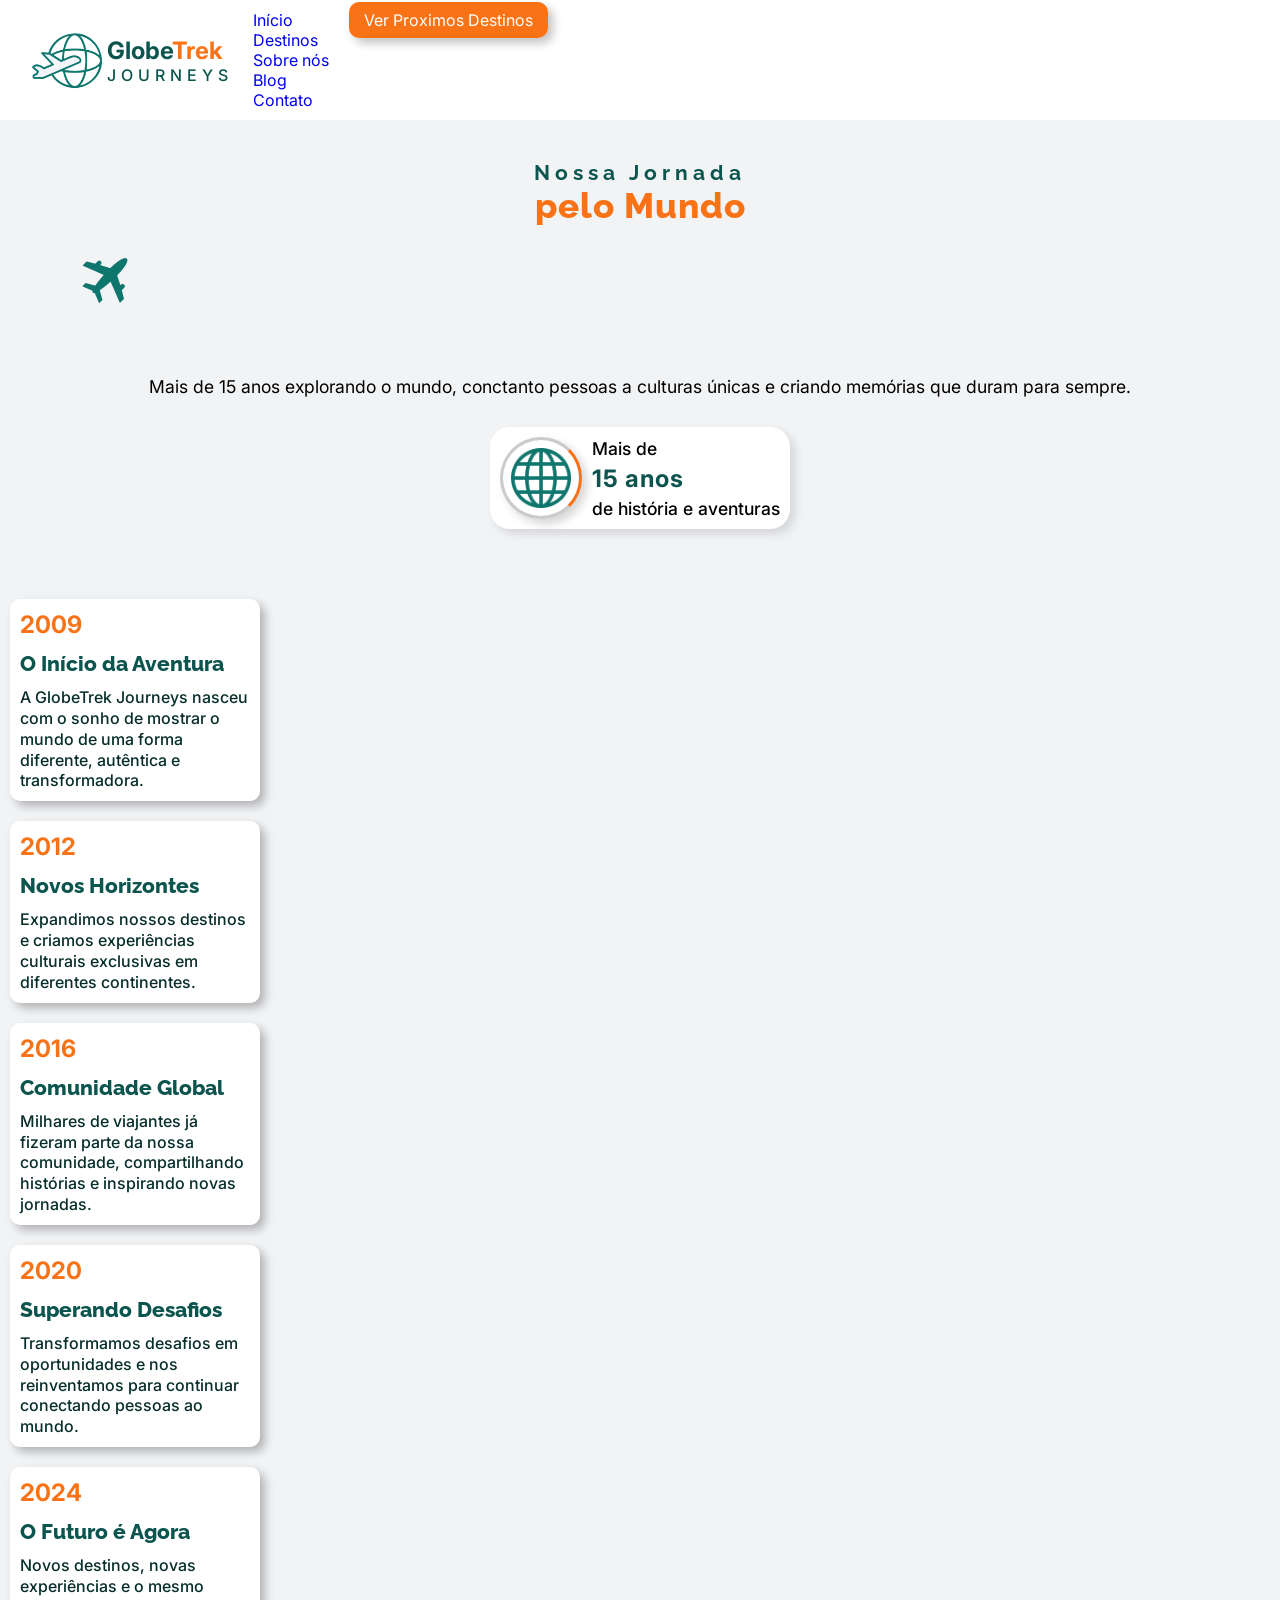
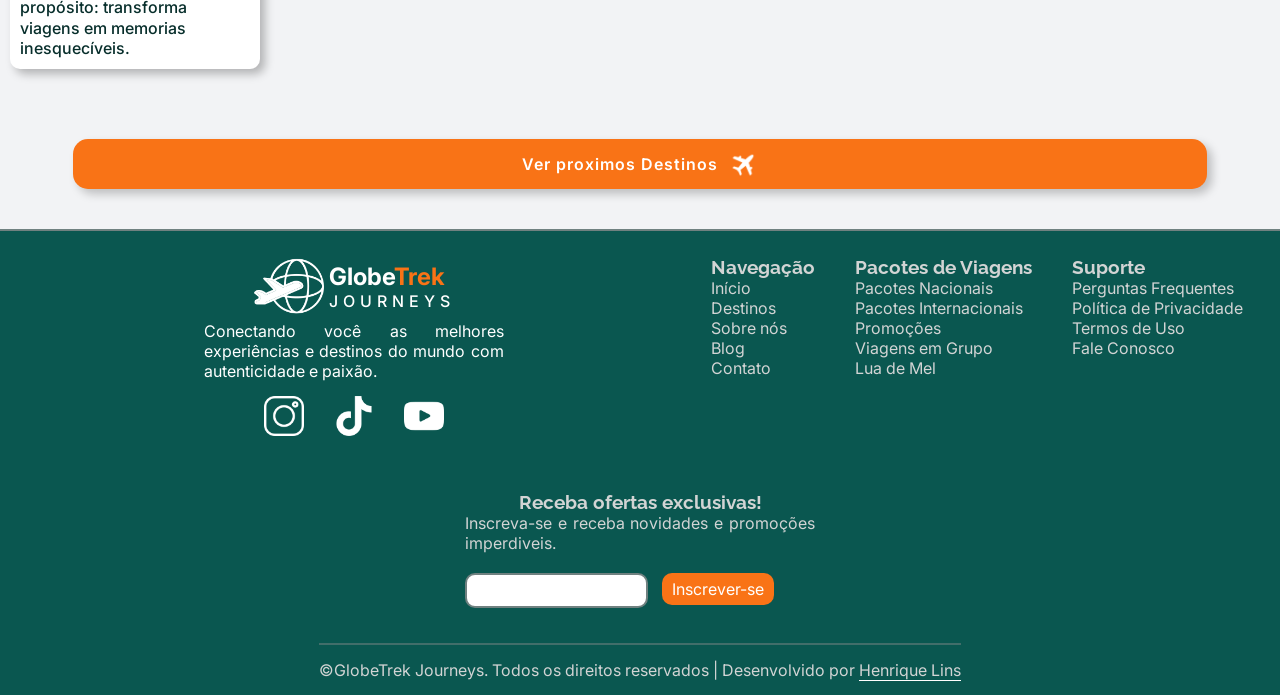
==== index.html @ 7deab20b "feat: add main structure and content" ====
<!DOCTYPE html>
<html lang="pt-br">
<head>
    <meta charset="UTF-8">
    <meta name="viewport" content="width=device-width, initial-scale=1.0">
    <link rel="shortcut icon" href="assets/icons/logo-favicon.png" type="image/x-icon">
    <link rel="stylesheet" href="assets/css/style.css">
    <title>GlobeTrek Journeys</title>
</head>
<body>
    <header>
        <div class="menu-principal">
            <div class="logo">
                <div class="logo-img">
                    <img src="assets/icons/logo.png" alt="">
                </div>
                <div class="logo-txt">
                    <p>Globe<span class="txt-lar">Trek</span></p>
                    <p class="espaco">JOURNEYS</p>
                </div>
            </div>

            <nav aria-label="Menu principal" class="menu">
                <ul>
                    <li><a href="#">Início</a></li>
                    <li><a href="pages/destino.html">Destinos</a></li>
                    <li><a href="#">Sobre nós</a></li>
                    <li><a href="#">Blog</a></li>
                    <li><a href="#">Contato</a></li>
                </ul>
            </nav>

            <div class="botao-destino">
                <a href="#">Ver Proximos Destinos</a>
            </div>
        </div>
    </header>

    <main id="container">
        <section class="apresentacao">
            <h1>Nossa Jornada <br><span class="mundo">pelo Mundo</span></h1>

            <div class="trajeto">
                <div class="rastro"></div>
                <img src="assets/icons/decolar.png" alt="" class="aviao">
            </div>
            
            <p class="parag">Mais de 15 anos explorando o mundo, conctanto pessoas a culturas únicas e criando memórias que duram para sempre.</p>

            <div class="anos">
                <div class="anos-img">
                    <img src="assets/icons/globo-terrestre.png" alt="">
                </div>

                <div class="anos-txt">
                    <p>Mais de <span class="idade">15 anos</span> de história e aventuras</p>
                </div>
            </div>
        </section>

        <div class="timeline">
            <article class="evento">
                <div></div>
                <div class="evento-conteudo">
                    <span>2009</span>
                    <h2>O Início da Aventura</h2>
                    <p>A GlobeTrek Journeys nasceu com o sonho de mostrar o mundo de uma forma diferente, autêntica e transformadora.</p>
                </div>
            </article>

            <article class="evento">
                <div></div>
                <div class="evento-conteudo">
                    <span>2012</span>
                    <h2>Novos Horizontes</h2>
                    <p>Expandimos nossos destinos e criamos experiências culturais exclusivas em diferentes continentes.</p>
                </div>
            </article>

            <article class="evento">
                <div></div>
                <div class="evento-conteudo">
                    <span>2016</span>
                    <h2>Comunidade Global</h2>
                    <p>Milhares de viajantes já fizeram parte da nossa comunidade, compartilhando histórias e inspirando novas jornadas.</p>
                </div>
            </article>

            <article class="evento">
                <div></div>
                <div class="evento-conteudo">
                    <span>2020</span>
                    <h2>Superando Desafios</h2>
                    <p>Transformamos desafios em oportunidades e nos reinventamos para continuar conectando pessoas ao mundo.</p>
                </div>
            </article>

            <article class="evento">
                <div></div>
                <div class="evento-conteudo">
                    <span>2024</span>
                    <h2>O Futuro é Agora</h2>
                    <p>Novos destinos, novas experiências e o mesmo propósito: transforma viagens em memorias inesquecíveis.</p>
                </div>
            </article>
        </div>

        <div class="botao-des"><a href="#!">Ver proximos Destinos <img src="assets/icons/decolar-branco.png" alt=""></a></div>
    </main>

    <footer>
        <section class="rodape">
            <div class="logo-rodape">
                <div class="logo-rod">
                    <div class="logo-img">
                        <img src="assets/icons/logo-rodape.png" alt="">
                    </div>

                    <div class="logo-txt">
                        <p>Globe<span class="txt-lar">Trek</span></p>
                        <p class="espaco">JOURNEYS</p>
                    </div>
                </div>
                <p>Conectando você as melhores experiências e destinos do mundo com autenticidade e paixão.</p>

                <nav aria-label="Redes Sociais" class="rede">
                    <ul>
                        <li><a href="#"><img src="assets/icons/instagram.png" alt=""></a></li>
                        <li><a href="#"><img src="assets/icons/tik-tok.png" alt=""></a></li>
                        <li><a href="#"><img src="assets/icons/youtube.png" alt=""></a></li>
                    </ul>
                </nav>
            </div>

            <nav aria-label="Navegação" class="naveg">
                <h3>Navegação</h3>
                <ul>
                    <li><a href="#">Início</a></li>
                    <li><a href="#">Destinos</a></li>
                    <li><a href="#">Sobre nós</a></li>
                    <li><a href="#">Blog</a></li>
                    <li><a href="#">Contato</a></li>
                </ul>
            </nav>

            <nav aria-label="Pacotes de Viagens" class="naveg"> 
                <h3>Pacotes de Viagens</h3>
                <ul>
                    <li><a href="#">Pacotes Nacionais</a></li>
                    <li><a href="#">Pacotes Internacionais</a></li>
                    <li><a href="#">Promoções</a></li>
                    <li><a href="#">Viagens em Grupo</a></li>
                    <li><a href="#">Lua de Mel</a></li>
                </ul>
            </nav>

            <nav aria-label="Suporte" class="naveg">
                <h3>Suporte</h3>
                <ul>
                    <li><a href="#">Perguntas Frequentes</a></li>
                    <li><a href="#">Política de Privacidade</a></li>
                    <li><a href="#">Termos de Uso</a></li>
                    <li><a href="#">Fale Conosco</a></li>
                </ul>
            </nav>

            <div class="ofertas">
                <h3>Receba ofertas exclusivas!</h3>
                <p>Inscreva-se e receba novidades e promoções imperdiveis.</p>
                <div class="caixa">
                    <input type="email" name="iemail" id="imail">
                    <a href="" class="botao-inscrever">Inscrever-se</a>
                </div>
            </div>

        </section>

        <section class="rodape-copy">
            <p>&copy;GlobeTrek Journeys. Todos os direitos reservados | Desenvolvido por <a href="https://www.linkedin.com/in/henrique-lins-aragao" target="_blank" rel="noopener noreferrer">Henrique Lins</a></p>
        </section>
    </footer>
</body>
</html>
---- assets/css/style.css ----
@charset "UTF-8";
@import url('variables.css');

/* ========== Inicio das Conficurações Globais ==========*/
*{
    margin: 0;
    padding: 0;
    box-sizing: border-box;
    outline: 1px solid re;
}

img{
    display: block;
    max-width: 100%;
    height: auto;
}

ul {
    list-style: none;
}

a{
    text-decoration: none;
}

h1, h2, h3{
    font-family: var(--fonte-titulo);
}

body{
    background-color: var(--cor-fundo);
    font-family: var(--fonte-texto);
    color: var(--fonte-texto);
}
/* ========== Fim das Conficurações Globais ==========*/


/* ========== Inicio do Menu da pagina ==========*/
header{
    background-color: var(--cor-branca);
    padding: 10px 0;
}

.menu-principal{
    width: 100%;
    max-width: 95%;
    display: flex;
    flex-wrap: wrap;
    margin: auto;
    gap: 20px;
}

/* ---------- inicio do logo do menu ----------*/
.logo{
    display: flex;
    align-items: center;
    justify-content: center;
    color: var(--cor-texto);
    gap: 5px;
}

.logo-img{
    max-width: 70px;
}

.logo-txt{
    font-size: 1.5rem;
    font-weight: 700;
}

.txt-lar{
    color: var(--cor-primaria);
}

.espaco{
    font-size: 1rem;
    font-weight: 500;
    letter-spacing: 5px;
}
/* ---------- fim do logo do menu ----------*/

/* ---------- inicio do botão ----------*/
.botao-destino a{
    background-color: var(--cor-primaria);
    color: var(--cor-branca);
    padding: 8px 15px;
    border-radius: 10px;
    box-shadow: 5px 5px 10px #0000003d;
}
/* ---------- fim do botão ----------*/
/* ========== Fim do Menu da pagina ==========*/


/* ========== Inicio do conteudo da pagina inicio ==========*/
#container{
    display: flex;
    flex-direction: column;
    width: 100%;
    padding: 10px;
    margin: 30px 0;
    gap: 50px;
}

/* ---------- inicio da apresentação ----------*/
.apresentacao {
    display: flex;
    align-items: center;
    flex-direction: column;
    text-align: center;
}
.apresentacao h1{
    color: var(--cor-texto);
    font-weight: 700;
    font-size: 1.3rem;
    letter-spacing: 5px;
}

.mundo{
    font-weight: 800;
    color: var(--cor-primaria);
    letter-spacing: 1px;
    font-size: 2.2rem;
}

.apresentacao p{
    font-size: 1.1rem;
}

.parag{
    margin: 20px 0 30px 0;
}

/* Desenho do rastro */
.trajeto{
    margin: 20px 0 10px 0;
    width: 100%;
    min-height: 100px;
    max-width: 90%;
}

/* Desenho do rastro */

.anos{
    background-color: var(--cor-branca);
    box-shadow: 5px 5px 10px #0000001f;
    padding: 10px;
    display: flex;
    align-items: center;
    gap: 10px;
    border-radius: 20px;
    
}

.anos-img {
    background-color: var(--cor-branca);
    padding: 8px;
    border: 3px solid #cccbcb ;
    border-right: 3px solid var(--cor-primaria);
    border-radius: 50%;
    box-shadow: 5px 5px 10px #0000002a;
}

.anos-img img{
    max-width: 60px;
}

.anos-txt p{
    display: flex;
    flex-direction: column;
    text-align: left;
    font-weight: 500;
    gap: 5px;
}

.idade{
    font-size: 1.5rem;
    font-weight: 700;
    letter-spacing: 1px;
    color: var(--cor-texto);
}
/* ---------- fim da apresentação ----------*/


/* ---------- inicio da timeline ----------*/
.evento{
    background-color: var(--cor-branca);
    margin: 20px 0;
    box-shadow: 5px 5px 10px #00000044;
    max-width: 250px;
    border-radius: 10px;
}

.evento-conteudo{
    padding: 10px;
    line-height: 1.3;
}

.evento-conteudo span{
    color: var(--cor-primaria);
    font-size: 1.5rem;
    font-weight: 700;
}

.evento-conteudo h2{
    color: var(--cor-texto);
    font-weight: 800;
    font-size: 1.3rem;
    margin: 10px 0;
}

.evento-conteudo p{
    color: var(--cor-txt);
    font-weight: 500;
}
/* ---------- fim da timeline ----------*/

/* ---------- inicio da botão ----------*/
.botao-des a{
    display: flex;
    align-items: center;
    justify-content: center;
    margin: auto;
    width: 100%;
    max-width: 90%;
    background-color: var(--cor-primaria);
    padding: 10px;
    gap: 10px;
    color: var(--cor-branca);
    font-weight: 600;
    letter-spacing: 1px;
    border-radius: 15px;
    box-shadow: 5px 5px 10px #00000038;
    transition: background-color .5s, transform .5s, box-shadow .4s;
}

.botao-des img{
    max-width: 30px;
}

.botao-des a:focus{
    background-color: var(--cor-primaria-hover);
    box-shadow: none;
    transform: translateY(5px) scale(.95);
}
/* ---------- fim da botão ----------*/
/* ========== Fim do conteudo da pagina inicio ==========*/


/* ========== Inivio do Rodape da pagina ==========*/
footer{
    display: flex;
    flex-direction: column;
    align-items: center;
    justify-content: center;
    background-color: var(--cor-fundo-rodape);
    color: var( --cor-texto-rodape);
    gap: 20px;
    border-top: 2px solid var(--cor-borda);
}

.rodape{
    display: flex;
    align-items: flex-start;
    justify-content: space-between;
    flex-wrap: wrap;
    gap: 40px;
    max-width: 95%;
    margin: 20px 0 10px 0;
    padding: 5px;
}

/* ---------- inicio do logo do rodape ----------*/
.logo-rodape{
    flex: 0 0 100%;
    color: var(--cor-branca);
    text-align: justify;
    max-width: 300px;
    margin: auto;
}

.logo-rod{
    display: flex;
    align-items: center;
    justify-content: center;
    gap: 5px;
    margin-bottom: 5px;
}

.rede ul{
    display: flex;
    justify-content: center;
    gap: 30px;
    padding: 15px 0;
}

.rede img{
    max-width: 40px;
}
/* ---------- fim do logo do rodape ----------*/

/* ---------- inicio da navegação do rodape ---------- */
.naveg a{
    color: var(--cor-texto-rodape);
}
/* ---------- fim da navegação do rodape ---------- */


/* ---------- inicio das ofertas do rodape ---------- */
.ofertas{
    flex: 0 0 100%;
    margin: 0 auto;
    max-width: 350px;
}

.ofertas h3{
    text-align: center;
}

.ofertas p{
    text-align: justify;
}

#imail {
    margin: 10px 10px 0 0;
    padding: 8px 5px;
    outline: none;
    border: 2px solid var(--cor-borda);
    border-radius: 10px;
}

.botao-inscrever{
    color: var(--cor-branca);
    background-color: var(--cor-primaria);
    padding: 6px 10px;
    border-radius: 10px;
}

.caixa{
    margin-top: 10px;
    justify-self: center;
}
/* ---------- fim das ofertas do rodape ---------- */

/* ---------- inicio do copy do rodape ---------- */
.rodape-copy{
    max-width: 95%;
    border-top: 2px solid #7081808e;
    text-align: center;
    padding: 15px 0;
    color: var(--cor-texto-rodape);
}

.rodape-copy a{
    color: var(--cor-texto-rodape);
    border-bottom: 1px solid white
}
/* ---------- fim da no copy do rodape ---------- */
/* ========== Fim do Rodape da pagina ========== */
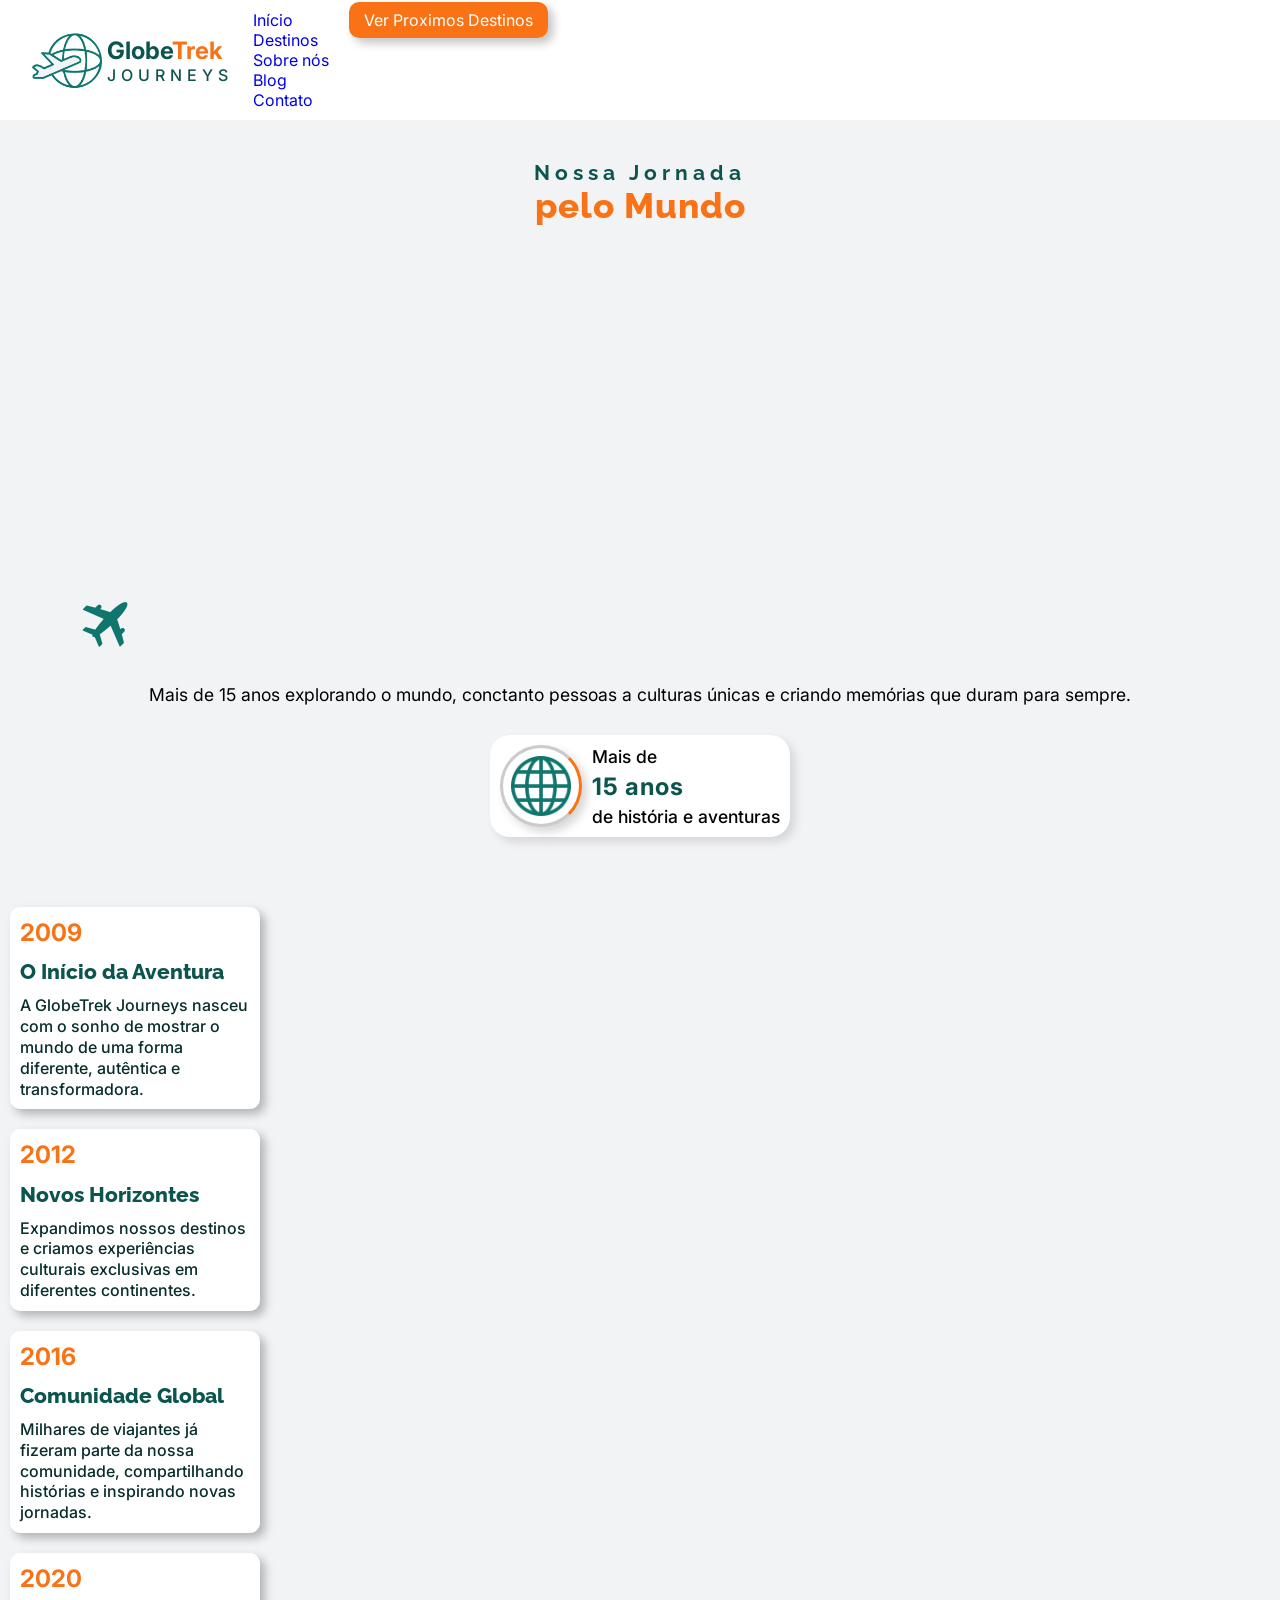
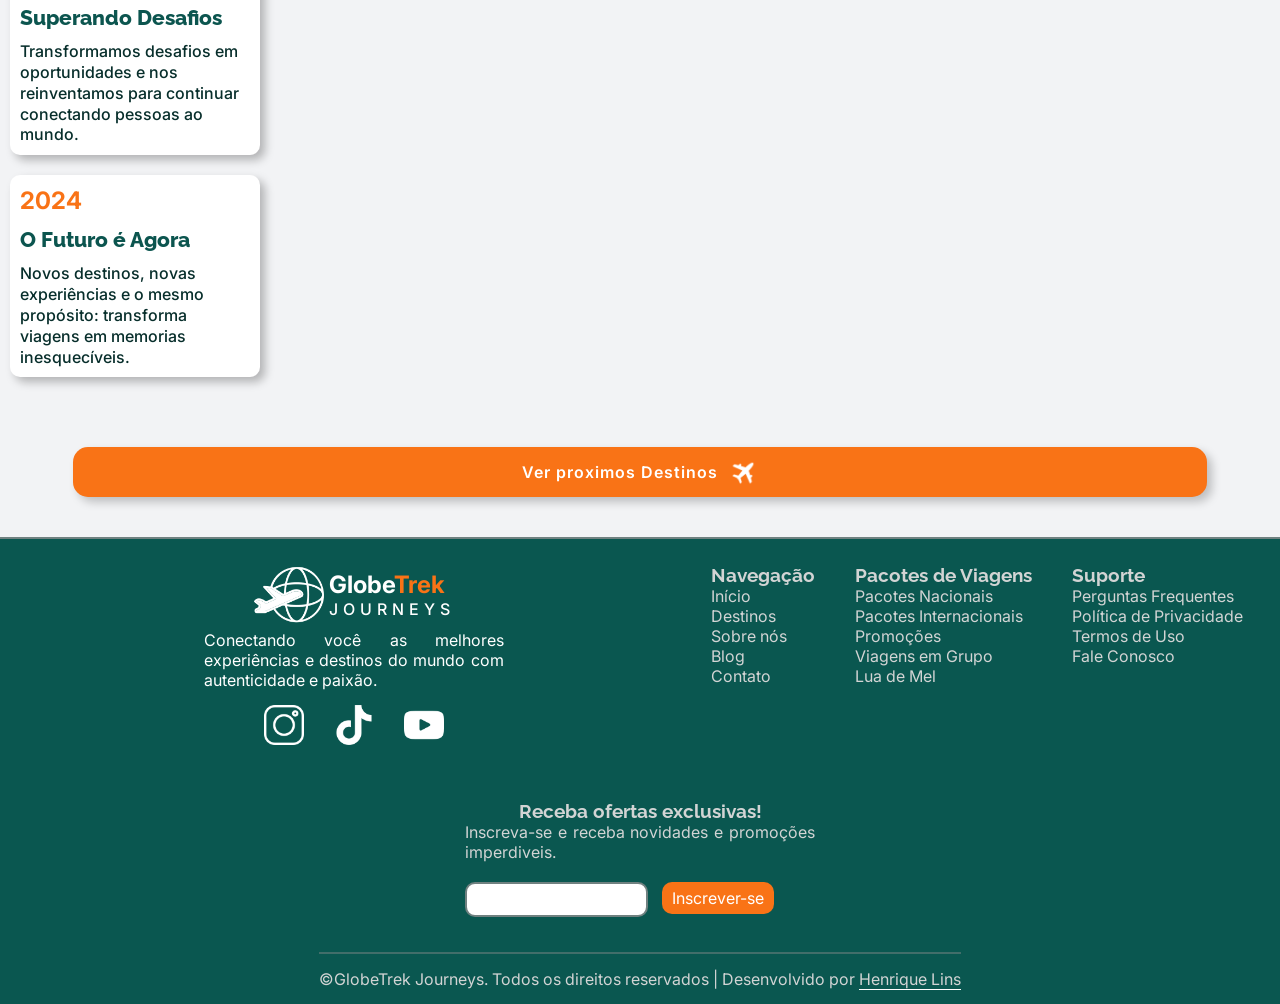
==== commit c3d67540: "feat: add SVG element" ====
--- a/index.html
+++ b/index.html
@@ -41,7 +41,9 @@
             <h1>Nossa Jornada <br><span class="mundo">pelo Mundo</span></h1>
 
             <div class="trajeto">
-                <div class="rastro"></div>
+                <svg viewBox="0 0 500 150" width="100%" preserveAspectRatio="xMidYMid meet">
+                    <path d="M 20 40 C 100 20, 100 100, 180 80 C 260 60, 250 10, 330 40 C 390 60, 420 100, 480 70" fill="none" stroke-width="3"/>
+                </svg>
                 <img src="assets/icons/decolar.png" alt="" class="aviao">
             </div>
             
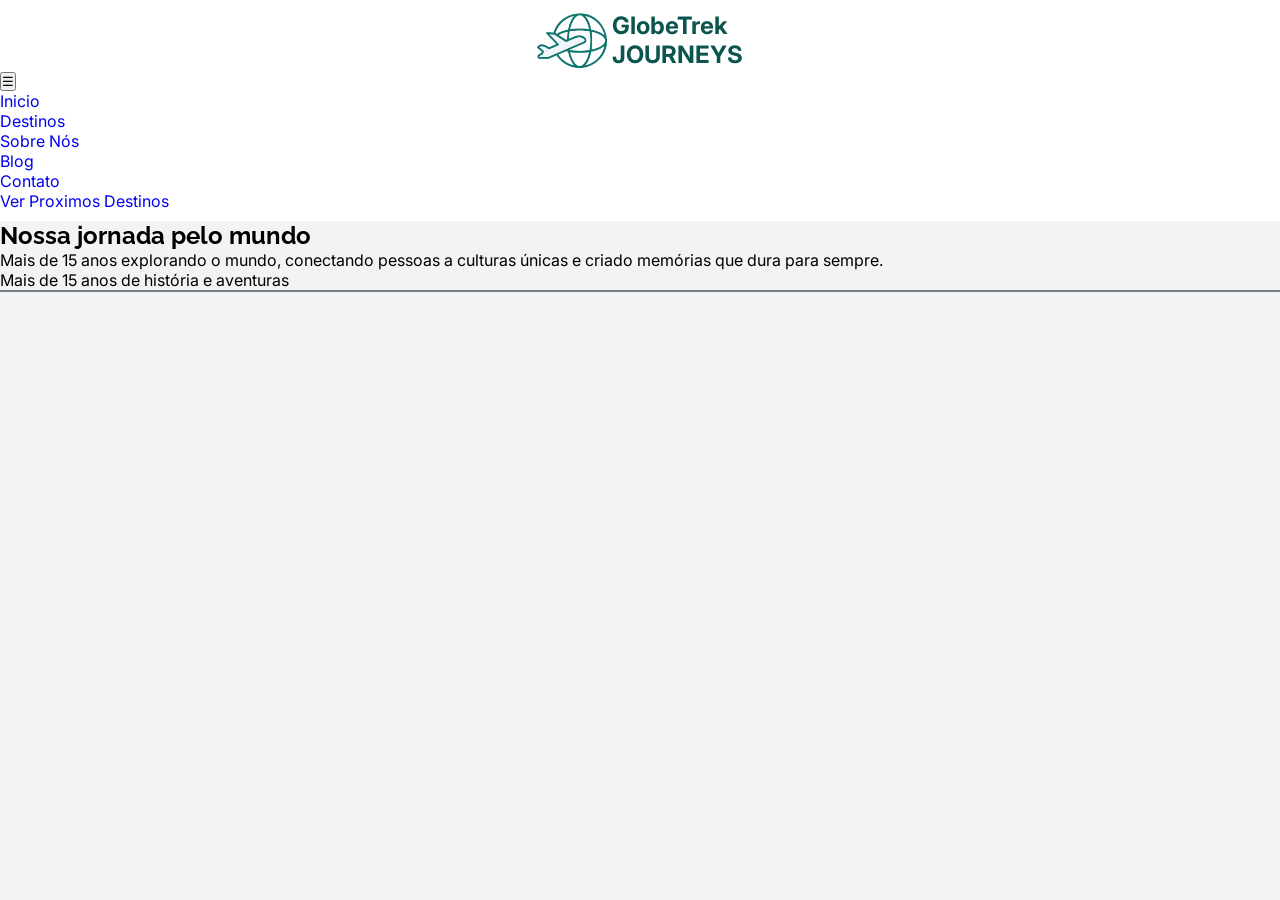
==== commit 3824ad8c: "feat: create responsive navigation menu structure" ====
--- a/index.html
+++ b/index.html
@@ -9,177 +9,52 @@
 </head>
 <body>
     <header>
-        <div class="menu-principal">
+        <div id="container-menu">
             <div class="logo">
                 <div class="logo-img">
                     <img src="assets/icons/logo.png" alt="">
                 </div>
                 <div class="logo-txt">
-                    <p>Globe<span class="txt-lar">Trek</span></p>
-                    <p class="espaco">JOURNEYS</p>
+                    <p class="globe">Globe<span>Trek</span></p>
+                    <p class="jorn">JOURNEYS</p>
                 </div>
             </div>
+            
+            <button id="btn-menu" onclick="menu()">☰</button>
 
-            <nav aria-label="Menu principal" class="menu">
+            <nav class="menu" id="prin-menu" aria-label="Menu Principal">
                 <ul>
-                    <li><a href="#">Início</a></li>
-                    <li><a href="pages/destino.html">Destinos</a></li>
-                    <li><a href="#">Sobre nós</a></li>
-                    <li><a href="#">Blog</a></li>
-                    <li><a href="#">Contato</a></li>
+                    <li><a href="#!" class="ativ">Inicio</a></li>
+                    <li><a href="#!">Destinos</a></li>
+                    <li><a href="#!">Sobre Nós</a></li>
+                    <li><a href="#!">Blog</a></li>
+                    <li><a href="#!" class="borda">Contato</a></li>
+                    <li><a href="#!" class="btn-destino">Ver Proximos Destinos</a></li>
                 </ul>
             </nav>
-
-            <div class="botao-destino">
-                <a href="#">Ver Proximos Destinos</a>
-            </div>
         </div>
     </header>
 
-    <main id="container">
-        <section class="apresentacao">
-            <h1>Nossa Jornada <br><span class="mundo">pelo Mundo</span></h1>
+    <main class="container-conteudo">
+        <section class="jornada">
+            <h1>Nossa jornada <span>pelo mundo</span></h1>
+            <p>Mais de 15 anos explorando o mundo, conectando pessoas a culturas únicas e criado memórias que dura para sempre.</p>
 
-            <div class="trajeto">
-                <svg viewBox="0 0 500 150" width="100%" preserveAspectRatio="xMidYMid meet">
-                    <path d="M 20 40 C 100 20, 100 100, 180 80 C 260 60, 250 10, 330 40 C 390 60, 420 100, 480 70" fill="none" stroke-width="3"/>
-                </svg>
-                <img src="assets/icons/decolar.png" alt="" class="aviao">
-            </div>
-            
-            <p class="parag">Mais de 15 anos explorando o mundo, conctanto pessoas a culturas únicas e criando memórias que duram para sempre.</p>
-
-            <div class="anos">
-                <div class="anos-img">
-                    <img src="assets/icons/globo-terrestre.png" alt="">
+            <div>
+                <div>
+                    <img src="" alt="">
                 </div>
-
-                <div class="anos-txt">
-                    <p>Mais de <span class="idade">15 anos</span> de história e aventuras</p>
+                <div>
+                    <p>Mais de <span>15 anos</span> de história e aventuras</p>
                 </div>
             </div>
         </section>
 
-        <div class="timeline">
-            <article class="evento">
-                <div></div>
-                <div class="evento-conteudo">
-                    <span>2009</span>
-                    <h2>O Início da Aventura</h2>
-                    <p>A GlobeTrek Journeys nasceu com o sonho de mostrar o mundo de uma forma diferente, autêntica e transformadora.</p>
-                </div>
-            </article>
-
-            <article class="evento">
-                <div></div>
-                <div class="evento-conteudo">
-                    <span>2012</span>
-                    <h2>Novos Horizontes</h2>
-                    <p>Expandimos nossos destinos e criamos experiências culturais exclusivas em diferentes continentes.</p>
-                </div>
-            </article>
-
-            <article class="evento">
-                <div></div>
-                <div class="evento-conteudo">
-                    <span>2016</span>
-                    <h2>Comunidade Global</h2>
-                    <p>Milhares de viajantes já fizeram parte da nossa comunidade, compartilhando histórias e inspirando novas jornadas.</p>
-                </div>
-            </article>
-
-            <article class="evento">
-                <div></div>
-                <div class="evento-conteudo">
-                    <span>2020</span>
-                    <h2>Superando Desafios</h2>
-                    <p>Transformamos desafios em oportunidades e nos reinventamos para continuar conectando pessoas ao mundo.</p>
-                </div>
-            </article>
-
-            <article class="evento">
-                <div></div>
-                <div class="evento-conteudo">
-                    <span>2024</span>
-                    <h2>O Futuro é Agora</h2>
-                    <p>Novos destinos, novas experiências e o mesmo propósito: transforma viagens em memorias inesquecíveis.</p>
-                </div>
-            </article>
-        </div>
-
-        <div class="botao-des"><a href="#!">Ver proximos Destinos <img src="assets/icons/decolar-branco.png" alt=""></a></div>
+        <section></section>
     </main>
 
-    <footer>
-        <section class="rodape">
-            <div class="logo-rodape">
-                <div class="logo-rod">
-                    <div class="logo-img">
-                        <img src="assets/icons/logo-rodape.png" alt="">
-                    </div>
+    <footer></footer>
 
-                    <div class="logo-txt">
-                        <p>Globe<span class="txt-lar">Trek</span></p>
-                        <p class="espaco">JOURNEYS</p>
-                    </div>
-                </div>
-                <p>Conectando você as melhores experiências e destinos do mundo com autenticidade e paixão.</p>
-
-                <nav aria-label="Redes Sociais" class="rede">
-                    <ul>
-                        <li><a href="#"><img src="assets/icons/instagram.png" alt=""></a></li>
-                        <li><a href="#"><img src="assets/icons/tik-tok.png" alt=""></a></li>
-                        <li><a href="#"><img src="assets/icons/youtube.png" alt=""></a></li>
-                    </ul>
-                </nav>
-            </div>
-
-            <nav aria-label="Navegação" class="naveg">
-                <h3>Navegação</h3>
-                <ul>
-                    <li><a href="#">Início</a></li>
-                    <li><a href="#">Destinos</a></li>
-                    <li><a href="#">Sobre nós</a></li>
-                    <li><a href="#">Blog</a></li>
-                    <li><a href="#">Contato</a></li>
-                </ul>
-            </nav>
-
-            <nav aria-label="Pacotes de Viagens" class="naveg"> 
-                <h3>Pacotes de Viagens</h3>
-                <ul>
-                    <li><a href="#">Pacotes Nacionais</a></li>
-                    <li><a href="#">Pacotes Internacionais</a></li>
-                    <li><a href="#">Promoções</a></li>
-                    <li><a href="#">Viagens em Grupo</a></li>
-                    <li><a href="#">Lua de Mel</a></li>
-                </ul>
-            </nav>
-
-            <nav aria-label="Suporte" class="naveg">
-                <h3>Suporte</h3>
-                <ul>
-                    <li><a href="#">Perguntas Frequentes</a></li>
-                    <li><a href="#">Política de Privacidade</a></li>
-                    <li><a href="#">Termos de Uso</a></li>
-                    <li><a href="#">Fale Conosco</a></li>
-                </ul>
-            </nav>
-
-            <div class="ofertas">
-                <h3>Receba ofertas exclusivas!</h3>
-                <p>Inscreva-se e receba novidades e promoções imperdiveis.</p>
-                <div class="caixa">
-                    <input type="email" name="iemail" id="imail">
-                    <a href="" class="botao-inscrever">Inscrever-se</a>
-                </div>
-            </div>
-
-        </section>
-
-        <section class="rodape-copy">
-            <p>&copy;GlobeTrek Journeys. Todos os direitos reservados | Desenvolvido por <a href="https://www.linkedin.com/in/henrique-lins-aragao" target="_blank" rel="noopener noreferrer">Henrique Lins</a></p>
-        </section>
-    </footer>
+    <script src="assets/js/script.js"></script>
 </body>
 </html>
--- a/assets/css/style.css
+++ b/assets/css/style.css
@@ -132,12 +132,32 @@
 
 /* Desenho do rastro */
 .trajeto{
+    display: flex;
+    position: relative;
     margin: 20px 0 10px 0;
     width: 100%;
-    min-height: 100px;
+    max-width: 100%;
+    height: 100px;
     max-width: 90%;
 }
 
+.aviao{
+    position: absolute;
+    left: 90%;
+    top: 25%;
+    max-width: 40px;
+    transform: rotate(-10deg);
+}
+
+svg{
+    position: absolute;
+    left: -5%;
+    top: 20%;
+}
+
+svg path{
+    stroke: var(--cor-primaria);
+}
 /* Desenho do rastro */
 
 .anos{
@@ -182,13 +202,72 @@
 
 
 /* ---------- inicio da timeline ----------*/
+.timeline{
+    position: relative;
+}
+
+.timeline::before{
+    content: "";
+    position: absolute;
+    top: 0;
+    bottom: 0;
+    left: 15px;
+    width: 3px;
+    background-image: linear-gradient(to bottom, var(--cor-secundaria), var(--cor-primaria), var(--cor-secundaria), var(--cor-primaria), var(--cor-secundaria));
+    z-index: 0;
+}
+
 .evento{
+    position: relative;
     background-color: var(--cor-branca);
-    margin: 20px 0;
+    margin: 20px 0 20px 50px;
     box-shadow: 5px 5px 10px #00000044;
     max-width: 250px;
     border-radius: 10px;
 }
+
+.evento::before{
+    content: "";
+    position: absolute;
+
+    left: -44px;
+    top: 35%;
+
+    width: 20px;
+    height: 20px;
+
+    background-color: var(--cor-primaria);
+    border-radius: 50%;
+
+    transform: translateY(-50%);
+    z-index: 1;
+}
+
+.evento::after{
+    content: "";
+    position: absolute;
+
+    top: 35%;
+    left: -34px;
+
+    width: 8px;
+    height: 8px;
+
+    border-radius: 50%;
+    background-color: var(--cor-branca);
+
+    transform: translate(-50%, -50%);
+    z-index: 2;
+}
+
+.evento:nth-child(odd)::before {
+    background-color: var(--cor-primaria);
+}
+
+.evento:nth-child(even)::before {
+    background-color: var(--cor-secundaria);
+}
+
 
 .evento-conteudo{
     padding: 10px;
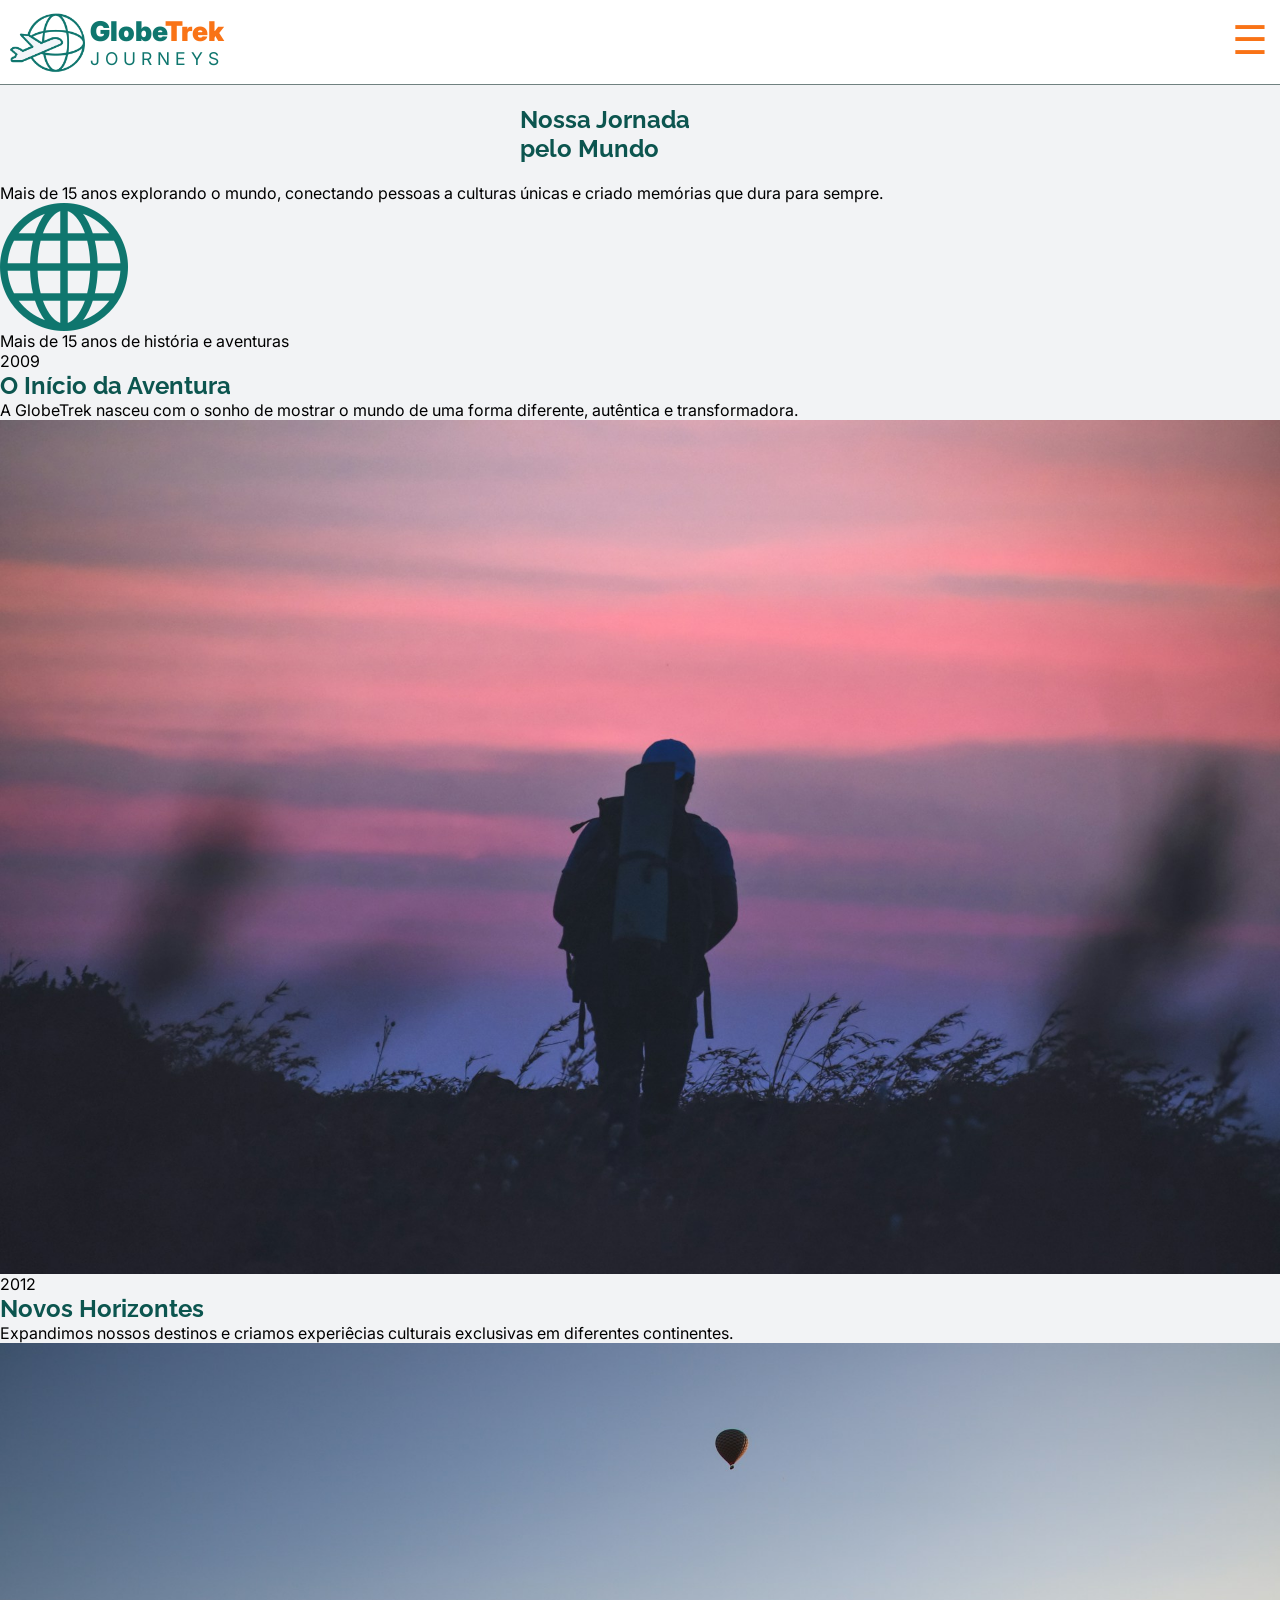
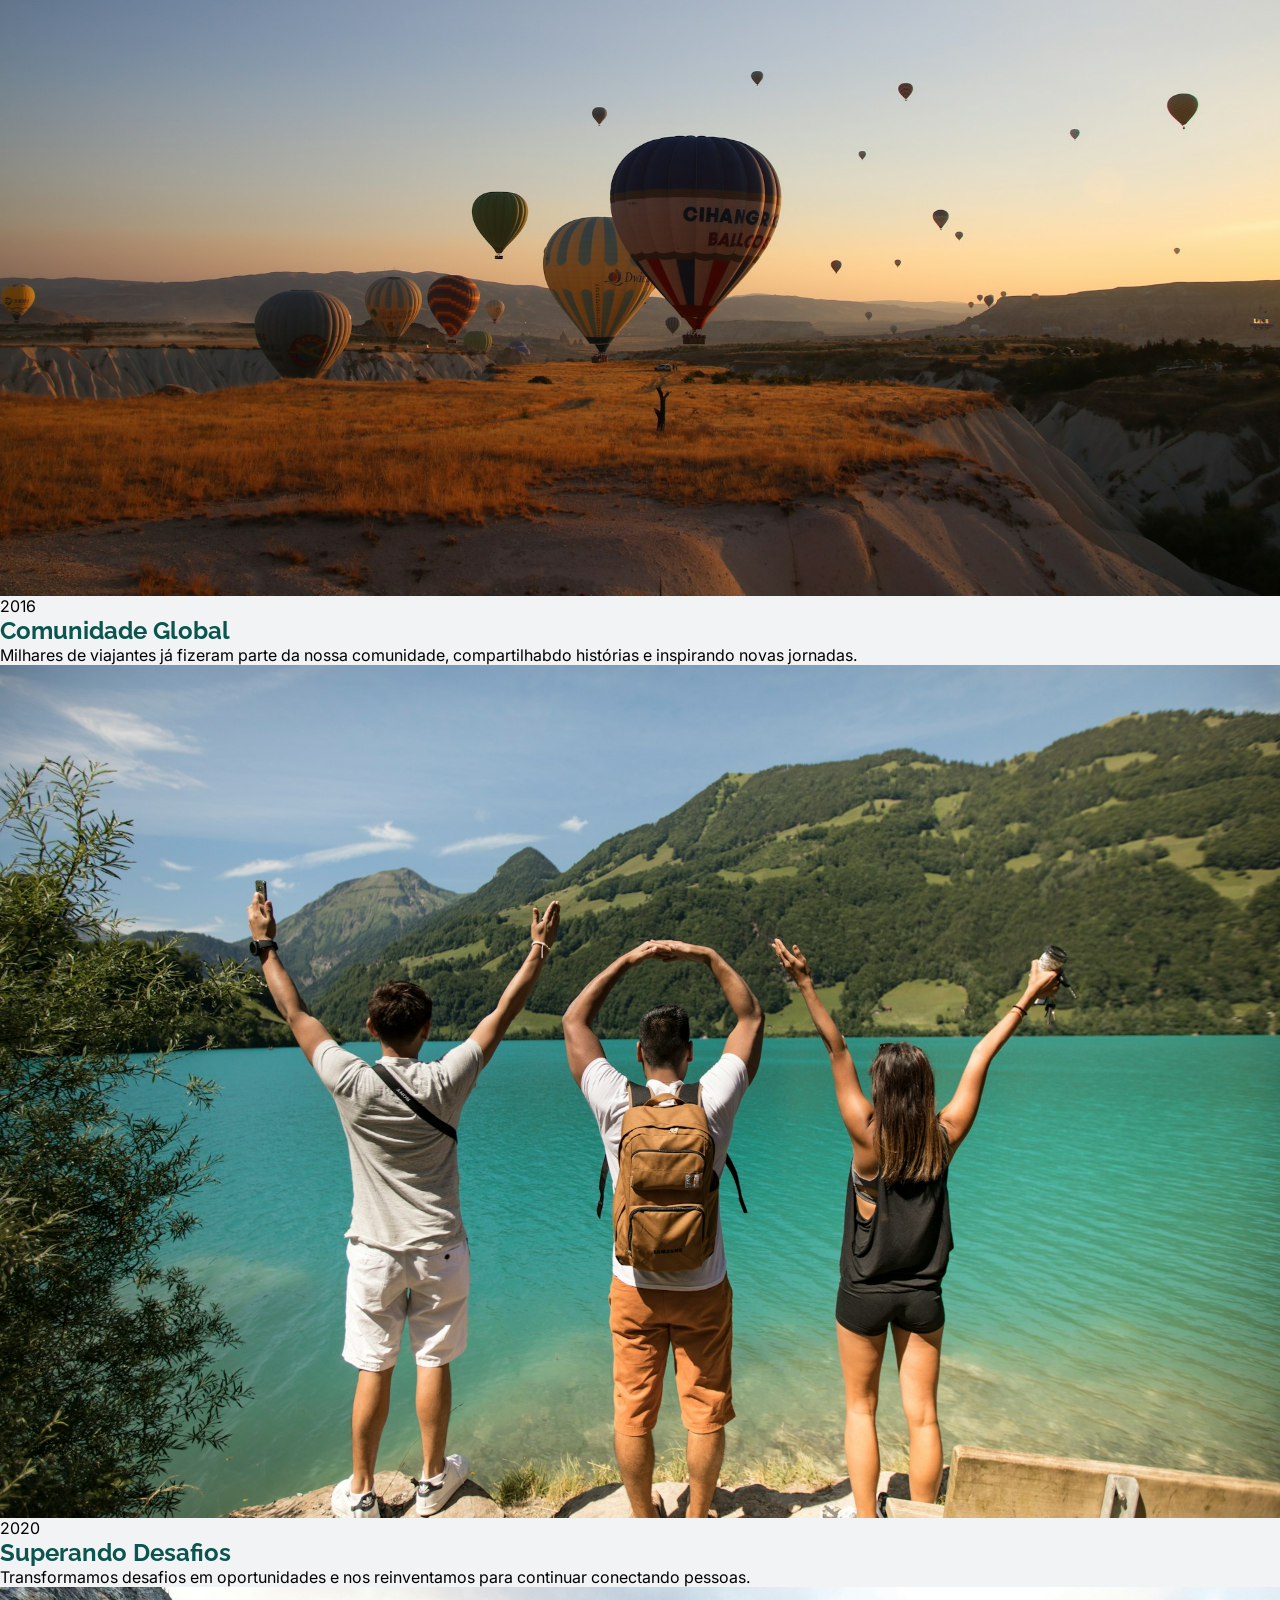
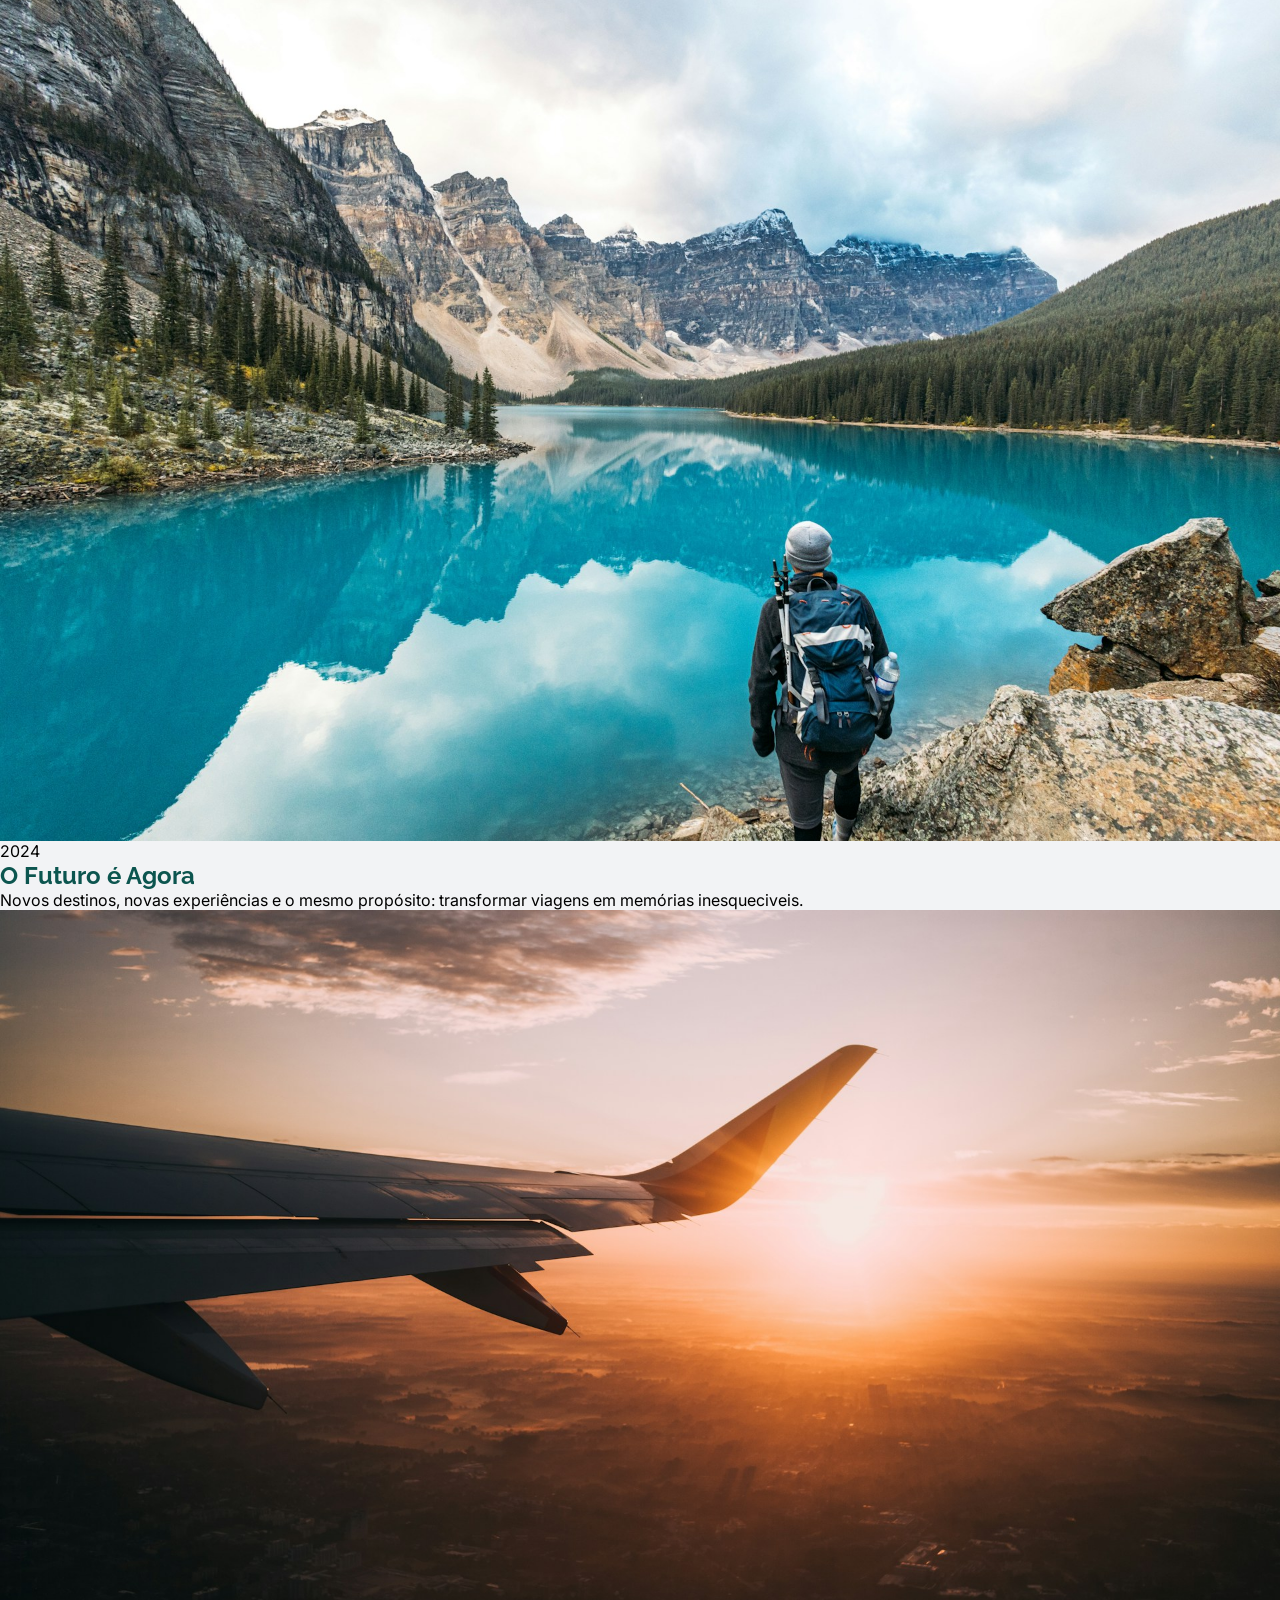
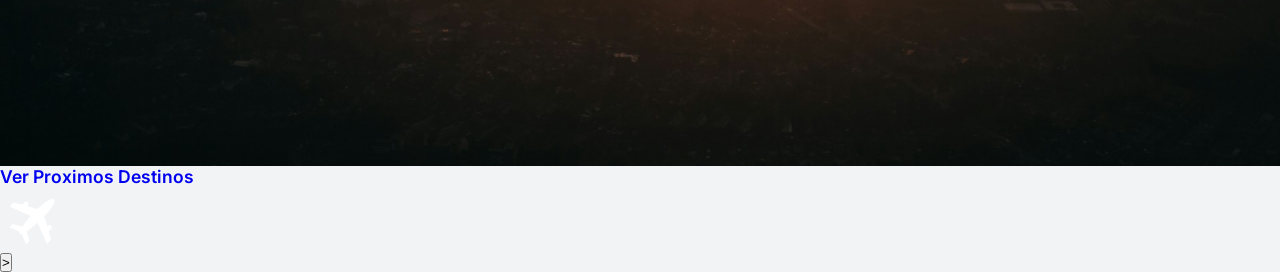
==== commit 0bfbb976: "feat: add main content structure and content" ====
--- a/index.html
+++ b/index.html
@@ -20,7 +20,7 @@
                 </div>
             </div>
             
-            <button id="btn-menu" onclick="menu()">☰</button>
+            <div class="bt-me"><button id="btn-menu" onclick="menu()">☰</button></div>
 
             <nav class="menu" id="prin-menu" aria-label="Menu Principal">
                 <ul>
@@ -29,28 +29,99 @@
                     <li><a href="#!">Sobre Nós</a></li>
                     <li><a href="#!">Blog</a></li>
                     <li><a href="#!" class="borda">Contato</a></li>
-                    <li><a href="#!" class="btn-destino">Ver Proximos Destinos</a></li>
+                    <li><a href="pages/destino.html" class="btn-destino">Ver Proximos Destinos</a></li>
                 </ul>
             </nav>
         </div>
     </header>
 
-    <main class="container-conteudo">
+    <main id="container-conteudo">
         <section class="jornada">
-            <h1>Nossa jornada <span>pelo mundo</span></h1>
+            <h1>Nossa Jornada <span>pelo Mundo</span></h1>
             <p>Mais de 15 anos explorando o mundo, conectando pessoas a culturas únicas e criado memórias que dura para sempre.</p>
 
-            <div>
-                <div>
-                    <img src="" alt="">
+            <div class="anos">
+                <div class="anos-img">
+                    <img src="assets/icons/globo-terrestre.png" alt="">
                 </div>
-                <div>
+                <div class="anos-txt">
                     <p>Mais de <span>15 anos</span> de história e aventuras</p>
                 </div>
             </div>
         </section>
 
-        <section></section>
+        <section class="timeline">
+            <div class="cards-timeline">
+                <div class="evento-marcador"></div>
+                <div class="evento">
+                    <div class="evento-txt">
+                        <span>2009</span>
+                        <h2>O Início da Aventura</h2>
+                        <p>A GlobeTrek nasceu com o sonho de mostrar o mundo de uma forma diferente, autêntica e transformadora.</p>
+                    </div>
+
+                    <div class="evento-img">
+                        <img src="assets/img/incio-jornada.jpg" alt="">
+                    </div>
+                </div>
+
+                <div class="evento-marcador"></div>
+                <div class="evento">
+                    <div class="evento-txt">
+                        <span>2012</span>
+                        <h2>Novos Horizontes</h2>
+                        <p>Expandimos nossos destinos e criamos experiêcias culturais exclusivas em diferentes continentes.</p>
+                    </div>
+
+                    <div class="evento-img">
+                        <img src="assets/img/horizontes.jpg" alt="">
+                    </div>
+                </div>
+
+                <div class="evento-marcador"></div>
+                <div class="evento">
+                    <div class="evento-txt">
+                        <span>2016</span>
+                        <h2>Comunidade Global</h2>
+                        <p>Milhares de viajantes já fizeram parte da nossa comunidade, compartilhabdo histórias e inspirando novas jornadas.</p>
+                    </div>
+
+                    <div class="evento-img">
+                        <img src="assets/img/global.jpg" alt="">
+                    </div>
+                </div>
+
+                <div class="evento-marcador"></div>
+                <div class="evento">
+                    <div class="evento-txt">
+                        <span>2020</span>
+                        <h2>Superando Desafios</h2>
+                        <p>Transformamos desafios em oportunidades e nos reinventamos para continuar conectando pessoas.</p>
+                    </div>
+
+                    <div class="evento-img">
+                        <img src="assets/img/desafios.jpg" alt="">
+                    </div>
+                </div>
+
+                <div class="evento-marcador"></div>
+                <div class="evento">
+                    <div class="evento-txt">
+                        <span>2024</span>
+                        <h2>O Futuro é Agora</h2>
+                        <p>Novos destinos, novas experiências e o mesmo propósito: transformar viagens em memórias inesqueciveis.</p>
+                    </div>
+
+                    <div class="evento-img">
+                        <img src="assets/img/futuro.jpg" alt="">
+                    </div>
+                </div>
+            </div>
+
+            <div class="btn-des"><a href="pages/destino.html">Ver Proximos Destinos <img src="assets/icons/decolar-branco.png" alt=""></a></div>
+
+            <button class="topo"  onclick="voltarTopo()" aria-label="Voltar ao topo">></button>
+        </section>
     </main>
 
     <footer></footer>
--- a/assets/css/style.css
+++ b/assets/css/style.css
@@ -1,7 +1,7 @@
 @charset "UTF-8";
 @import url('variables.css');
 
-/* ========== Inicio das Conficurações Globais ==========*/
+/* ========== Inicio do estilo global ========== */
 *{
     margin: 0;
     padding: 0;
@@ -9,429 +9,165 @@
     outline: 1px solid re;
 }
 
+a{
+    text-decoration: none;
+    user-select: none;
+    white-space: nowrap;
+    -webkit-tap-highlight-color: transparent;
+    font-size: 1.1rem;
+    font-weight: 600;
+}
+
 img{
-    display: block;
     max-width: 100%;
     height: auto;
+    display: block;
+    user-select: none;
+    -webkit-user-drag: none;
 }
 
-ul {
+ul{
     list-style: none;
-}
-
-a{
-    text-decoration: none;
 }
 
 h1, h2, h3{
     font-family: var(--fonte-titulo);
+    color: var(--cor-texto);
 }
 
 body{
     background-color: var(--cor-fundo);
     font-family: var(--fonte-texto);
-    color: var(--fonte-texto);
 }
-/* ========== Fim das Conficurações Globais ==========*/
+/* ========== Fim do estilo global ========== */
 
-
-/* ========== Inicio do Menu da pagina ==========*/
-header{
+/* ========== Inicio do menu ========== */
+#container-menu{
+    display: flex;
+    justify-content: center;
+    align-items: flex-start;
+    flex-flow: row wrap;
+    padding: 10px;
+    gap: 10px;
     background-color: var(--cor-branca);
-    padding: 10px 0;
+    border-bottom: 1px solid var(--cor-borda);
 }
 
-.menu-principal{
-    width: 100%;
-    max-width: 95%;
-    display: flex;
-    flex-wrap: wrap;
-    margin: auto;
-    gap: 20px;
-}
-
-/* ---------- inicio do logo do menu ----------*/
 .logo{
     display: flex;
     align-items: center;
-    justify-content: center;
-    color: var(--cor-texto);
     gap: 5px;
+    font-size: 1.7rem;
+    color: var(--cor-secundaria);
+    flex: 1;
 }
 
-.logo-img{
-    max-width: 70px;
+.logo-img img{
+    max-width: 75px;
 }
 
-.logo-txt{
-    font-size: 1.5rem;
-    font-weight: 700;
+.globe{
+    font-weight: 900;
 }
 
-.txt-lar{
+.globe span{
     color: var(--cor-primaria);
 }
 
-.espaco{
-    font-size: 1rem;
-    font-weight: 500;
+.jorn{
     letter-spacing: 5px;
-}
-/* ---------- fim do logo do menu ----------*/
-
-/* ---------- inicio do botão ----------*/
-.botao-destino a{
-    background-color: var(--cor-primaria);
-    color: var(--cor-branca);
-    padding: 8px 15px;
-    border-radius: 10px;
-    box-shadow: 5px 5px 10px #0000003d;
-}
-/* ---------- fim do botão ----------*/
-/* ========== Fim do Menu da pagina ==========*/
-
-
-/* ========== Inicio do conteudo da pagina inicio ==========*/
-#container{
-    display: flex;
-    flex-direction: column;
-    width: 100%;
-    padding: 10px;
-    margin: 30px 0;
-    gap: 50px;
-}
-
-/* ---------- inicio da apresentação ----------*/
-.apresentacao {
-    display: flex;
-    align-items: center;
-    flex-direction: column;
-    text-align: center;
-}
-.apresentacao h1{
-    color: var(--cor-texto);
-    font-weight: 700;
-    font-size: 1.3rem;
-    letter-spacing: 5px;
-}
-
-.mundo{
-    font-weight: 800;
-    color: var(--cor-primaria);
-    letter-spacing: 1px;
-    font-size: 2.2rem;
-}
-
-.apresentacao p{
     font-size: 1.1rem;
 }
 
-.parag{
-    margin: 20px 0 30px 0;
+#btn-menu{
+    display: inline-block;
+    width: 100%;
+    max-width: 50px;
+    height: 50px;
+    font-size: 40px;
+    line-height: 1;
+    font-weight: 500;
+    color: var(--cor-primaria);
+    border: none;
+    background-color: transparent;
+    border-radius: 50px;
+    margin: 5px 5px 0px 0px;
+    transition: all .7s ease;
 }
 
-/* Desenho do rastro */
-.trajeto{
-    display: flex;
-    position: relative;
-    margin: 20px 0 10px 0;
-    width: 100%;
-    max-width: 100%;
-    height: 100px;
-    max-width: 90%;
+#btn-menu.ativo{
+    border-radius: 10px;
+    transform: rotate(360deg);
+    background-color: var(--cor-primaria);
+    color: var(--cor-branca);
 }
 
-.aviao{
-    position: absolute;
-    left: 90%;
-    top: 25%;
-    max-width: 40px;
-    transform: rotate(-10deg);
+.menu{
+    display: none;
 }
 
-svg{
-    position: absolute;
-    left: -5%;
-    top: 20%;
+.menu.aberto{
+    text-align: center;
+    display: inline-block;
+    flex:0 0 100%;
+    width: 100%;
 }
 
-svg path{
-    stroke: var(--cor-primaria);
-}
-/* Desenho do rastro */
-
-.anos{
-    background-color: var(--cor-branca);
-    box-shadow: 5px 5px 10px #0000001f;
-    padding: 10px;
+.menu ul{
     display: flex;
-    align-items: center;
     gap: 10px;
-    border-radius: 20px;
-    
+    flex-flow: column wrap;
 }
 
-.anos-img {
-    background-color: var(--cor-branca);
-    padding: 8px;
-    border: 3px solid #cccbcb ;
-    border-right: 3px solid var(--cor-primaria);
-    border-radius: 50%;
-    box-shadow: 5px 5px 10px #0000002a;
+.menu li{
+    display: flex;
 }
 
-.anos-img img{
-    max-width: 60px;
+.menu a{
+    border-top: 1px solid var(--cor-borda);
+    width: 100%;
+    padding: 10px;
+    color: var(--cor-texto);
+    transition: color .3s;
 }
 
-.anos-txt p{
-    display: flex;
-    flex-direction: column;
-    text-align: left;
-    font-weight: 500;
-    gap: 5px;
+.menu a:active{
+    color: var(--cor-primaria);
 }
 
-.idade{
-    font-size: 1.5rem;
-    font-weight: 700;
-    letter-spacing: 1px;
-    color: var(--cor-texto);
-}
-/* ---------- fim da apresentação ----------*/
-
-
-/* ---------- inicio da timeline ----------*/
-.timeline{
-    position: relative;
+a.borda{
+    padding: 15px 0;
+    border-bottom: 1px solid var(--cor-borda);
 }
 
-.timeline::before{
-    content: "";
-    position: absolute;
-    top: 0;
-    bottom: 0;
-    left: 15px;
-    width: 3px;
-    background-image: linear-gradient(to bottom, var(--cor-secundaria), var(--cor-primaria), var(--cor-secundaria), var(--cor-primaria), var(--cor-secundaria));
-    z-index: 0;
+a.btn-destino{
+    border: none;
+    margin: 10px auto;
+    max-width: 90%;
+    background-color: var(--cor-primaria);
+    color: var(--cor-branca);
+    border-radius: 10px;
+    padding: 16px 6px;
+    box-shadow: 5px 5px 10px #0000003f;
+    transition: transform .1s, background-color .1s, box-shadow .1s;
 }
 
-.evento{
-    position: relative;
-    background-color: var(--cor-branca);
-    margin: 20px 0 20px 50px;
-    box-shadow: 5px 5px 10px #00000044;
-    max-width: 250px;
-    border-radius: 10px;
+a.ativ{
+    color: var(--cor-primaria);
 }
 
-.evento::before{
-    content: "";
-    position: absolute;
-
-    left: -44px;
-    top: 35%;
-
-    width: 20px;
-    height: 20px;
-
-    background-color: var(--cor-primaria);
-    border-radius: 50%;
-
-    transform: translateY(-50%);
-    z-index: 1;
-}
-
-.evento::after{
-    content: "";
-    position: absolute;
-
-    top: 35%;
-    left: -34px;
-
-    width: 8px;
-    height: 8px;
-
-    border-radius: 50%;
-    background-color: var(--cor-branca);
-
-    transform: translate(-50%, -50%);
-    z-index: 2;
-}
-
-.evento:nth-child(odd)::before {
-    background-color: var(--cor-primaria);
-}
-
-.evento:nth-child(even)::before {
-    background-color: var(--cor-secundaria);
-}
-
-
-.evento-conteudo{
-    padding: 10px;
-    line-height: 1.3;
-}
-
-.evento-conteudo span{
-    color: var(--cor-primaria);
-    font-size: 1.5rem;
-    font-weight: 700;
-}
-
-.evento-conteudo h2{
-    color: var(--cor-texto);
-    font-weight: 800;
-    font-size: 1.3rem;
-    margin: 10px 0;
-}
-
-.evento-conteudo p{
-    color: var(--cor-txt);
-    font-weight: 500;
-}
-/* ---------- fim da timeline ----------*/
-
-/* ---------- inicio da botão ----------*/
-.botao-des a{
-    display: flex;
-    align-items: center;
-    justify-content: center;
-    margin: auto;
-    width: 100%;
-    max-width: 90%;
-    background-color: var(--cor-primaria);
-    padding: 10px;
-    gap: 10px;
-    color: var(--cor-branca);
-    font-weight: 600;
-    letter-spacing: 1px;
-    border-radius: 15px;
-    box-shadow: 5px 5px 10px #00000038;
-    transition: background-color .5s, transform .5s, box-shadow .4s;
-}
-
-.botao-des img{
-    max-width: 30px;
-}
-
-.botao-des a:focus{
+a.btn-destino:active{
+    transform: translateY(5px) scale(.90);
     background-color: var(--cor-primaria-hover);
     box-shadow: none;
-    transform: translateY(5px) scale(.95);
 }
-/* ---------- fim da botão ----------*/
-/* ========== Fim do conteudo da pagina inicio ==========*/
+/* ========== Fim do menu ========== */
 
-
-/* ========== Inivio do Rodape da pagina ==========*/
-footer{
+/* ========== Inicio do conteudo da pagina inicio ========== */
+.jornada h1{
+    max-width: 240px;
     display: flex;
-    flex-direction: column;
-    align-items: center;
-    justify-content: center;
-    background-color: var(--cor-fundo-rodape);
-    color: var( --cor-texto-rodape);
-    gap: 20px;
-    border-top: 2px solid var(--cor-borda);
+    margin: 20px auto;
+    flex-flow: column;
 }
-
-.rodape{
-    display: flex;
-    align-items: flex-start;
-    justify-content: space-between;
-    flex-wrap: wrap;
-    gap: 40px;
-    max-width: 95%;
-    margin: 20px 0 10px 0;
-    padding: 5px;
-}
-
-/* ---------- inicio do logo do rodape ----------*/
-.logo-rodape{
-    flex: 0 0 100%;
-    color: var(--cor-branca);
-    text-align: justify;
-    max-width: 300px;
-    margin: auto;
-}
-
-.logo-rod{
-    display: flex;
-    align-items: center;
-    justify-content: center;
-    gap: 5px;
-    margin-bottom: 5px;
-}
-
-.rede ul{
-    display: flex;
-    justify-content: center;
-    gap: 30px;
-    padding: 15px 0;
-}
-
-.rede img{
-    max-width: 40px;
-}
-/* ---------- fim do logo do rodape ----------*/
-
-/* ---------- inicio da navegação do rodape ---------- */
-.naveg a{
-    color: var(--cor-texto-rodape);
-}
-/* ---------- fim da navegação do rodape ---------- */
-
-
-/* ---------- inicio das ofertas do rodape ---------- */
-.ofertas{
-    flex: 0 0 100%;
-    margin: 0 auto;
-    max-width: 350px;
-}
-
-.ofertas h3{
-    text-align: center;
-}
-
-.ofertas p{
-    text-align: justify;
-}
-
-#imail {
-    margin: 10px 10px 0 0;
-    padding: 8px 5px;
-    outline: none;
-    border: 2px solid var(--cor-borda);
-    border-radius: 10px;
-}
-
-.botao-inscrever{
-    color: var(--cor-branca);
-    background-color: var(--cor-primaria);
-    padding: 6px 10px;
-    border-radius: 10px;
-}
-
-.caixa{
-    margin-top: 10px;
-    justify-self: center;
-}
-/* ---------- fim das ofertas do rodape ---------- */
-
-/* ---------- inicio do copy do rodape ---------- */
-.rodape-copy{
-    max-width: 95%;
-    border-top: 2px solid #7081808e;
-    text-align: center;
-    padding: 15px 0;
-    color: var(--cor-texto-rodape);
-}
-
-.rodape-copy a{
-    color: var(--cor-texto-rodape);
-    border-bottom: 1px solid white
-}
-/* ---------- fim da no copy do rodape ---------- */
-/* ========== Fim do Rodape da pagina ========== */+/* ========== Fim do conteudo da pagina inicio ========== */
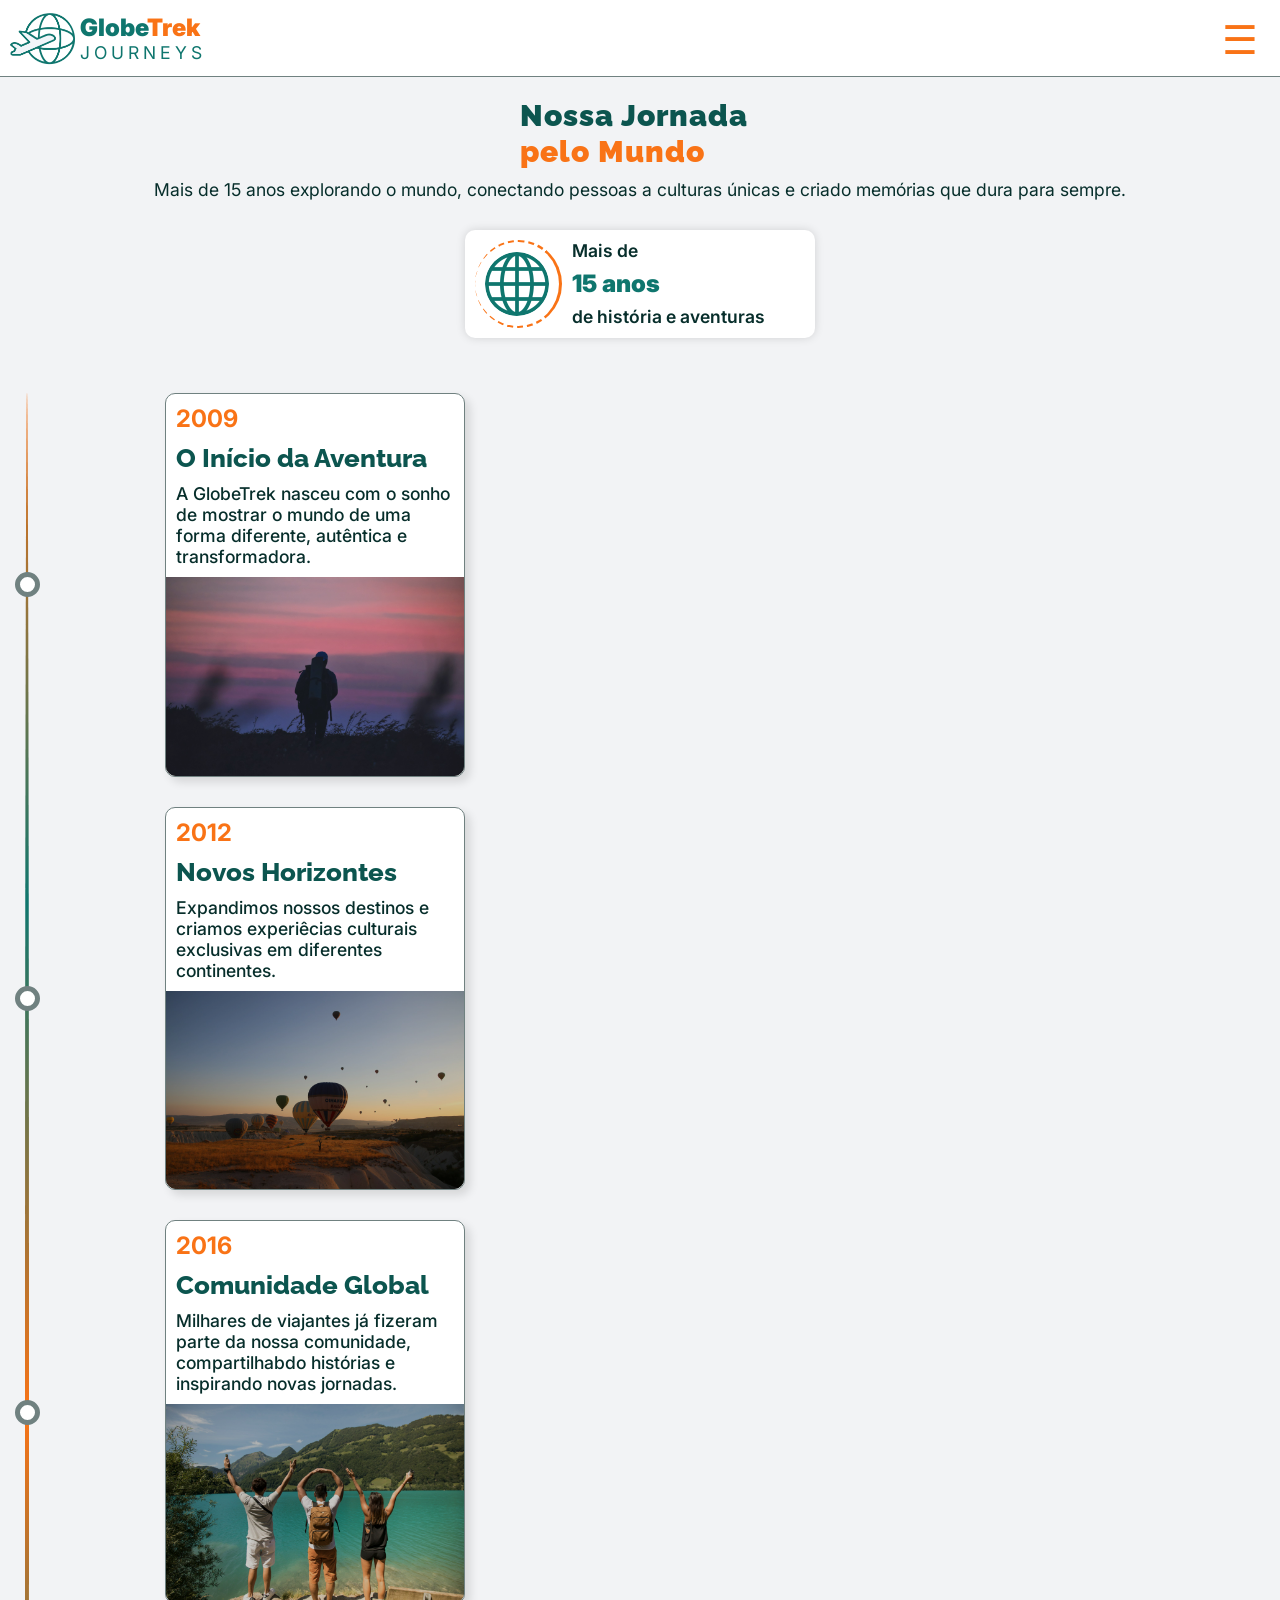
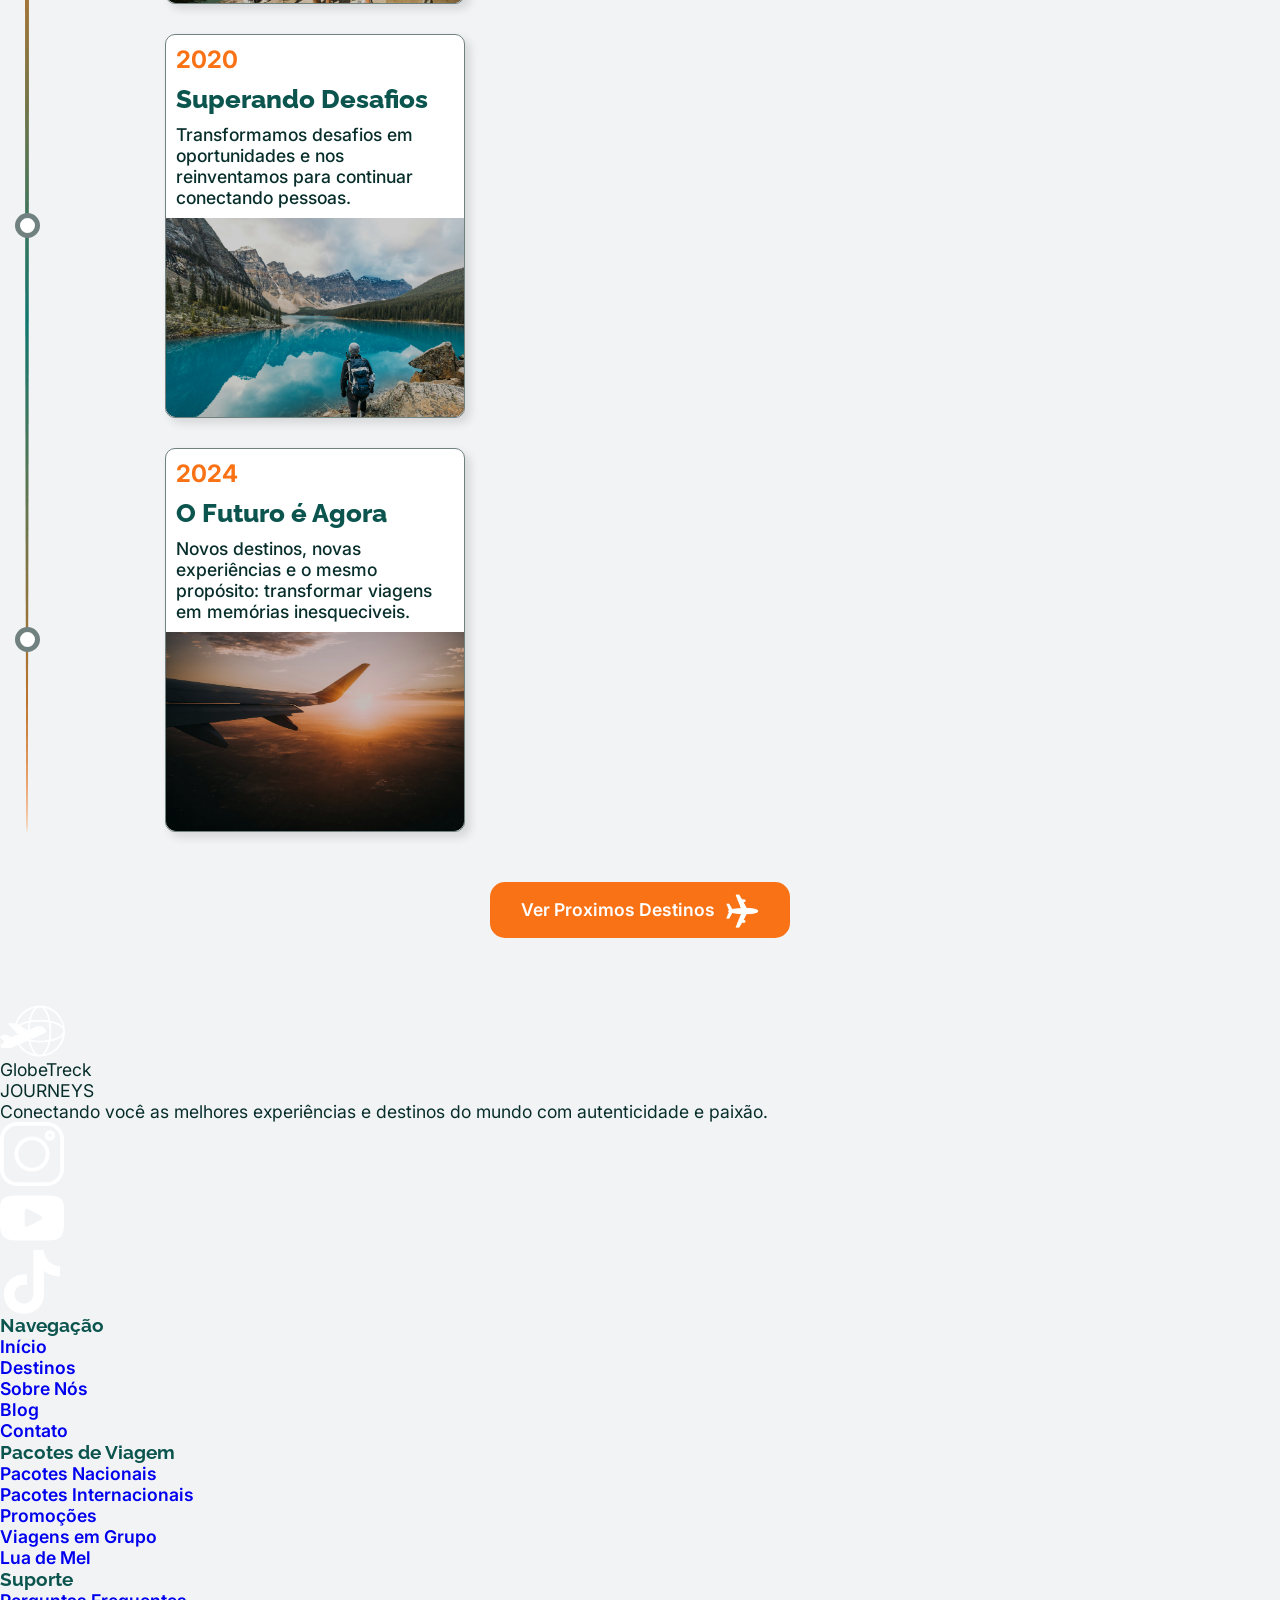
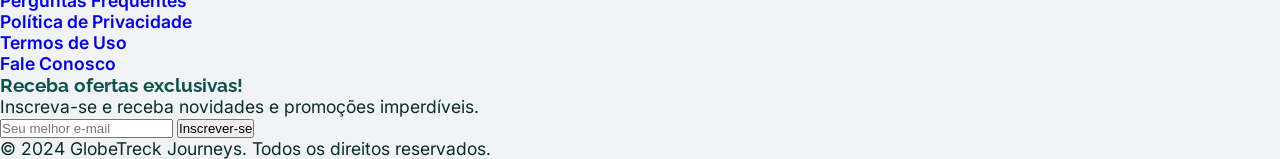
==== commit 5c5b54e6: "feat: add footer structure to main page" ====
--- a/index.html
+++ b/index.html
@@ -24,8 +24,8 @@
 
             <nav class="menu" id="prin-menu" aria-label="Menu Principal">
                 <ul>
-                    <li><a href="#!" class="ativ">Inicio</a></li>
-                    <li><a href="#!">Destinos</a></li>
+                    <li><a href="index.html" class="ativ">Inicio</a></li>
+                    <li><a href="pages/destino.html">Destinos</a></li>
                     <li><a href="#!">Sobre Nós</a></li>
                     <li><a href="#!">Blog</a></li>
                     <li><a href="#!" class="borda">Contato</a></li>
@@ -120,11 +120,76 @@
 
             <div class="btn-des"><a href="pages/destino.html">Ver Proximos Destinos <img src="assets/icons/decolar-branco.png" alt=""></a></div>
 
-            <button class="topo"  onclick="voltarTopo()" aria-label="Voltar ao topo">></button>
         </section>
+        <button class="topo"  onclick="voltarTopo()" aria-label="Voltar ao topo"><img src="assets/icons/subir.png" alt=""></button>
     </main>
 
-    <footer></footer>
+    <footer>
+        <section class="rodape">
+            <div class="logo-rodape">
+                <div class="roda-logo">
+                    <div class="logo-rod">
+                        <div class="logo-img"><img src="assets/icons/logo-rodape.png" alt=""></div>
+                        <div class="logo-rod-txt">
+                            <p class="glo">Globe<span>Treck</span></p>
+                            <p class="jo">JOURNEYS</p>
+                        </div>
+                    </div>
+                    <p>Conectando você as melhores experiências e destinos do mundo com autenticidade e paixão.</p>
+                    <ul class="redes">
+                        <li><a href="#!"><img src="assets/icons/instagram.png" alt=""></a></li>
+                        <li><a href="#!"><img src="assets/icons/youtube.png" alt=""></a></li>
+                        <li><a href="#!"><img src="assets/icons/tik-tok.png" alt=""></a></li>
+                    </ul>
+                </div>
+            </div>
+
+            <nav class="navega">
+                <h3>Navegação</h3>
+                <ul>
+                    <li><a href="index.html">Início</a></li>
+                    <li><a href="pages/destino.html">Destinos</a></li>
+                    <li><a href="#!">Sobre Nós</a></li>
+                    <li><a href="#!">Blog</a></li>
+                    <li><a href="#!">Contato</a></li>
+                </ul>
+            </nav>
+
+            <nav class="navega">
+                <h3>Pacotes de Viagem</h3>
+                <ul>
+                    <li><a href="#!">Pacotes Nacionais</a></li>
+                    <li><a href="#!">Pacotes Internacionais</a></li>
+                    <li><a href="#!">Promoções</a></li>
+                    <li><a href="#!">Viagens em Grupo</a></li>
+                    <li><a href="#!">Lua de Mel</a></li>
+                </ul>
+            </nav>
+
+            <nav class="navega">
+                <h3>Suporte</h3>
+                <ul>
+                    <li><a href="#!">Perguntas Frequentes</a></li>
+                    <li><a href="#!">Política de Privacidade</a></li>
+                    <li><a href="#!">Termos de Uso</a></li>
+                    <li><a href="#!">Fale Conosco</a></li>
+                </ul>
+            </nav>
+
+            <div class="oferta">
+                <h3>Receba ofertas exclusivas!</h3>
+                <p>Inscreva-se e receba novidades e promoções imperdíveis.</p>
+                <form action="#">
+                    <input type="email" name="iemail" id="iemail" required placeholder="Seu melhor e-mail">
+                    <input type="submit" value="Inscrever-se" class="btn-enviar" onclick="oferta()">
+                </form>
+            </div>
+        </section>
+
+        <section class="rodape-copy">
+            <p>&copy; 2024 GlobeTreck Journeys. Todos os direitos reservados.</p>
+        </section>
+    </footer>
 
     <script src="assets/js/script.js"></script>
 </body>
--- a/assets/css/style.css
+++ b/assets/css/style.css
@@ -30,15 +30,34 @@
     list-style: none;
 }
 
+h1{
+    font-size: 1.9rem;
+    font-weight: 900;
+}
+
 h1, h2, h3{
     font-family: var(--fonte-titulo);
     color: var(--cor-texto);
 }
 
+p{
+    font-size: 1.1rem;
+    color: var(--cor-txt);
+}
+
 body{
     background-color: var(--cor-fundo);
     font-family: var(--fonte-texto);
 }
+
+#container-conteudo{
+    display: flex;
+    flex-flow: column wrap;
+    align-items: center;
+    justify-content: center;
+    gap: 50px;
+    padding: 10px;
+}
 /* ========== Fim do estilo global ========== */
 
 /* ========== Inicio do menu ========== */
@@ -54,29 +73,41 @@
 }
 
 .logo{
+    width: 100%;
+    max-width: 220px;
     display: flex;
     align-items: center;
     gap: 5px;
-    font-size: 1.7rem;
+    flex: 3;
+}
+
+.logo-txt p{
     color: var(--cor-secundaria);
+    font-size: 1.5rem;
+}
+
+.logo-img img{
+    max-width: 65px;
+}
+
+p.globe{
+    font-weight: 900;
+}
+
+.globe span{
+    color: var(--cor-primaria);
+}
+
+p.jorn{
+    font-weight: 400;
+    letter-spacing: 4px;
+    font-size: 1.1rem;
+}
+
+.bt-me{
+    display: flex;
+    justify-content: right;
     flex: 1;
-}
-
-.logo-img img{
-    max-width: 75px;
-}
-
-.globe{
-    font-weight: 900;
-}
-
-.globe span{
-    color: var(--cor-primaria);
-}
-
-.jorn{
-    letter-spacing: 5px;
-    font-size: 1.1rem;
 }
 
 #btn-menu{
@@ -100,6 +131,9 @@
     transform: rotate(360deg);
     background-color: var(--cor-primaria);
     color: var(--cor-branca);
+    max-width: 45px;
+    height: 45px;
+    font-size: 35px;
 }
 
 .menu{
@@ -128,7 +162,8 @@
     width: 100%;
     padding: 10px;
     color: var(--cor-texto);
-    transition: color .3s;
+    transition: color .2s;
+    cursor: pointer;
 }
 
 .menu a:active{
@@ -150,6 +185,7 @@
     padding: 16px 6px;
     box-shadow: 5px 5px 10px #0000003f;
     transition: transform .1s, background-color .1s, box-shadow .1s;
+    cursor: pointer;
 }
 
 a.ativ{
@@ -160,14 +196,185 @@
     transform: translateY(5px) scale(.90);
     background-color: var(--cor-primaria-hover);
     box-shadow: none;
+    color: var(--cor-branca);
 }
 /* ========== Fim do menu ========== */
+
 
 /* ========== Inicio do conteudo da pagina inicio ========== */
 .jornada h1{
     max-width: 240px;
     display: flex;
-    margin: 20px auto;
+    margin: 10px auto;
     flex-flow: column;
-}
+    letter-spacing: 1px;
+}
+
+.jornada h1 > span{
+    color: var(--cor-primaria);
+}
+
+.anos{
+    margin: auto;
+    max-width: 350px;
+    display: flex;
+    align-items: center;
+    margin-top: 30px;
+    background-color: var(--cor-branca);
+    border-radius: 10px;
+    box-shadow: 0px 0px 10px #00000023;
+    padding: 10px;
+    gap: 10px;
+}
+
+.anos-img {
+    border-radius: 50%;
+    padding: 10px;
+    border-right: 3px solid var(--cor-primaria);
+    border-top: 2px dashed var(--cor-primaria);
+    border-bottom: 2px dashed var(--cor-primaria);
+}
+.anos-img img{
+    border-radius: 50%;
+    max-width: 64px;
+}
+
+.anos-txt p{
+    display: flex;
+    flex-direction: column;
+    gap: 8px;
+    font-weight: 600;
+}
+
+.anos-txt span{
+    font-size: 1.5rem;
+    color: var(--cor-secundaria);
+    font-weight: 900;
+}
+
+/* ---------- Inicio da timeline ---------- */
+.timeline{
+    position: relative;
+    width: 100%;
+    padding: 5px;
+}
+
+.cards-timeline{
+    position: relative;
+    display: grid;
+    grid-template-columns: 24px minmax(0, 300px);
+    justify-content: space-between;
+    gap: 30px;
+    width: 100%;
+    max-width: 450px;
+}
+
+.cards-timeline::before {
+    position: absolute;
+    content: "";
+    top: 0;
+    bottom: 0;
+    left: 10px;
+    width: 4px;
+    background-image: linear-gradient(to bottom, var(--cor-primaria), var(--cor-secundaria), var(--cor-primaria), var(--cor-secundaria), var(--cor-primaria));
+    border-radius: 60%;
+}
+
+.evento{
+    grid-column: 2;
+    width: 100%;
+    max-width: 300px;
+    border-radius: 10px;
+    background-color: var(--cor-branca);
+    box-shadow: 5px 5px 10px #0000001f;
+    border: 1px solid var(--cor-borda);
+}
+
+.evento-marcador {
+    grid-column: 1;
+    align-self: center;
+    width: 25px;
+    height: 25px;
+    border-radius: 50%;
+    background-color: var(--cor-branca);
+    border: 5px solid var(--cor-borda);
+    z-index: 2;
+}
+
+.evento-txt{
+    padding: 10px;
+    font-weight: 500;
+}
+
+.evento-txt span{
+    color: var(--cor-primaria);
+    font-weight: 700;
+    font-size: 1.5rem;
+}
+
+.evento-txt h2{
+    margin: 10px 0;
+    font-size: 1.6rem;
+    font-weight: 800;
+}
+
+.evento-img{
+    width: 100%;
+    background-color: #000000;
+    border-radius: 0 0 10px 10px;
+}
+
+.evento-img img{
+    width: 100%;
+    border-radius: 0 0 10px 10px;
+    opacity: .8;
+}
+
+/* ---------- Inicio do botão destinos ---------- */
+.btn-des a{
+    margin: 50px auto;
+    max-width: 300px;
+    padding: 8px 10px;
+    display: flex;
+    align-items: center;
+    justify-content: center;
+    gap: 5px;
+    background-color: var(--cor-primaria);
+    color: var(--cor-branca);
+    border-radius: 15px;
+    transition: background-color .1s, transform .1s;
+}
+
+.btn-des a:active{
+    background-color: var(--cor-primaria-hover);
+    transform: translateY(5px) scale(.90);
+}
+
+.btn-des img{
+    transform: rotate(45deg);
+    max-width: 40px;
+}
+/* ---------- Fim do botão destinos ---------- */
+/* ---------- Fim da timeline ---------- */
+
+/* ---------- Inicio da voltar ao topo ---------- */
+.topo {
+    display: none;
+    align-items: center;
+    justify-content: center;
+    position: fixed;
+    right: 20px;
+    bottom: 20px;
+    width: 40px;
+    height: 40px;
+    border: none;
+    border-radius: 50%;
+    font-size: 1.8rem;
+    line-height: 1;
+    color: var(--cor-branca);
+    background-color: #0f766da6;
+    transform: rotate(-90deg);
+    cursor: pointer;
+}
+/* ---------- Fim da voltar ao topo ---------- */
 /* ========== Fim do conteudo da pagina inicio ========== */
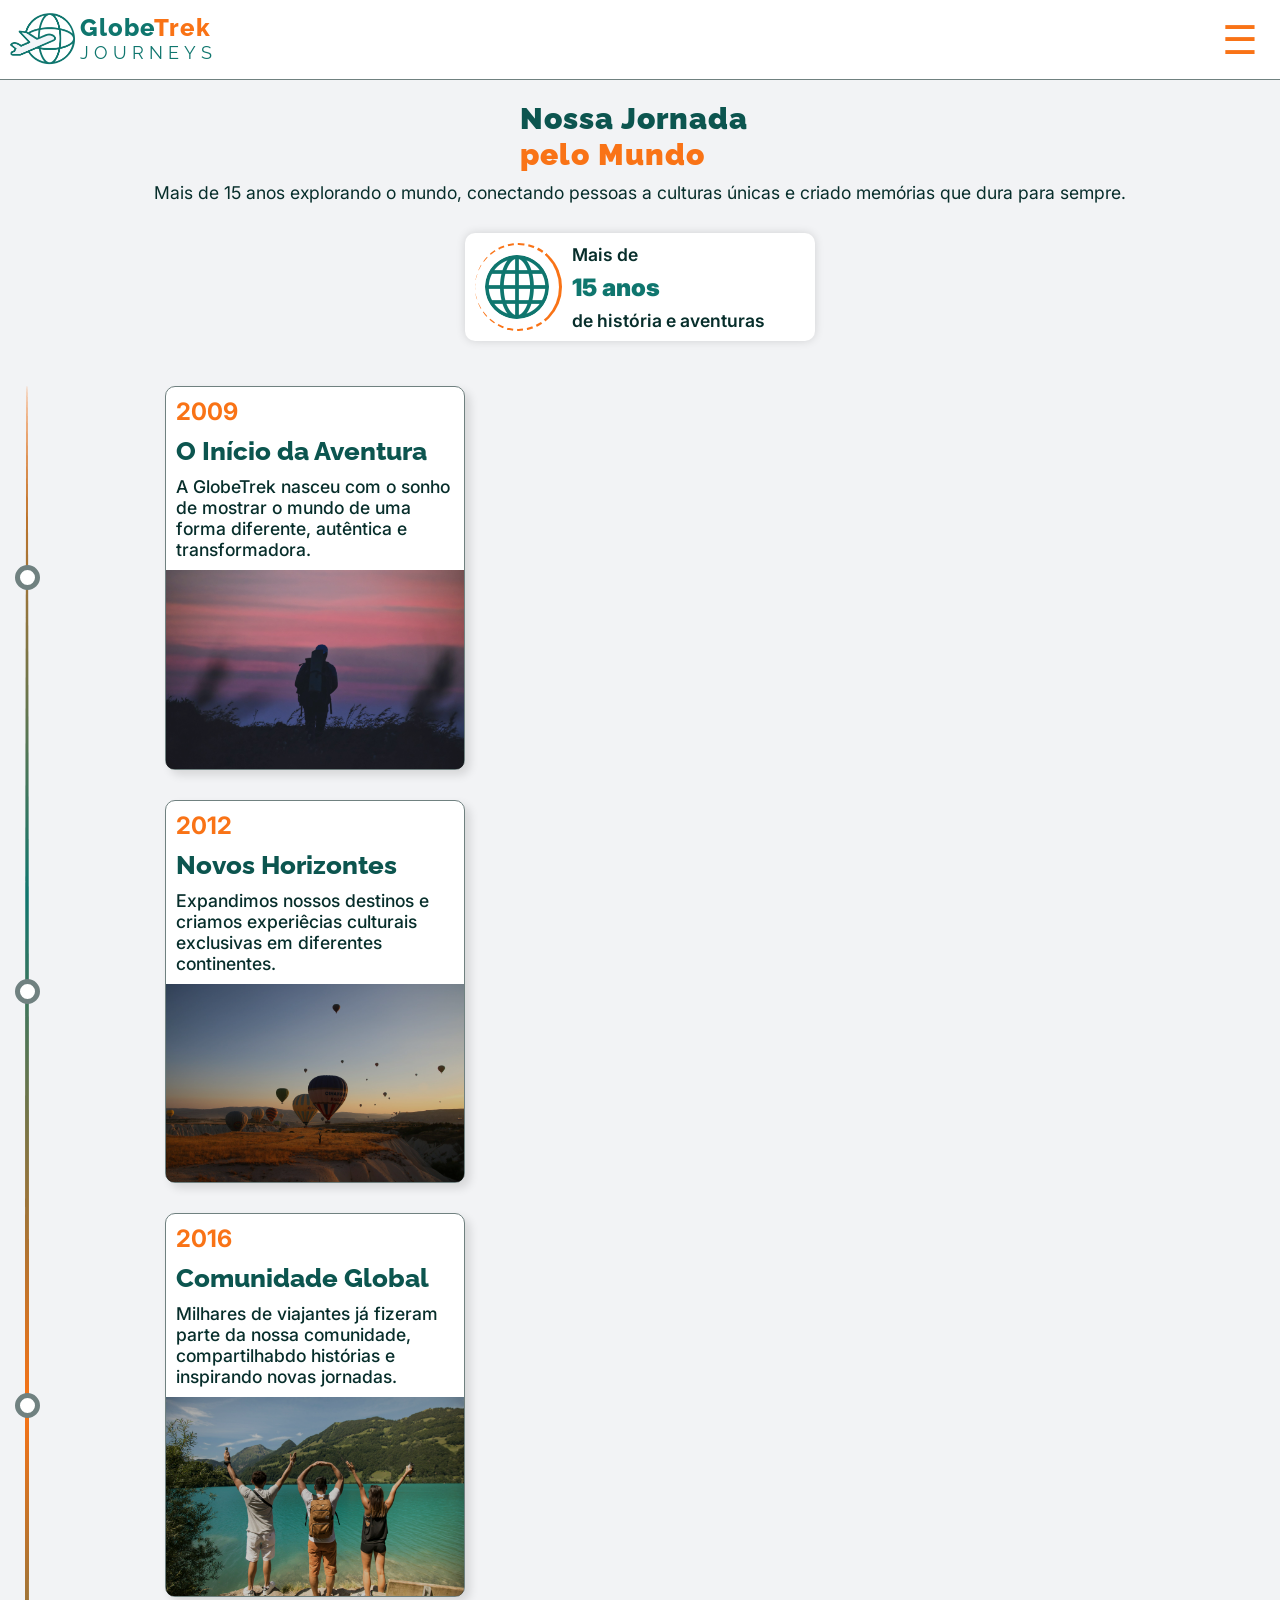
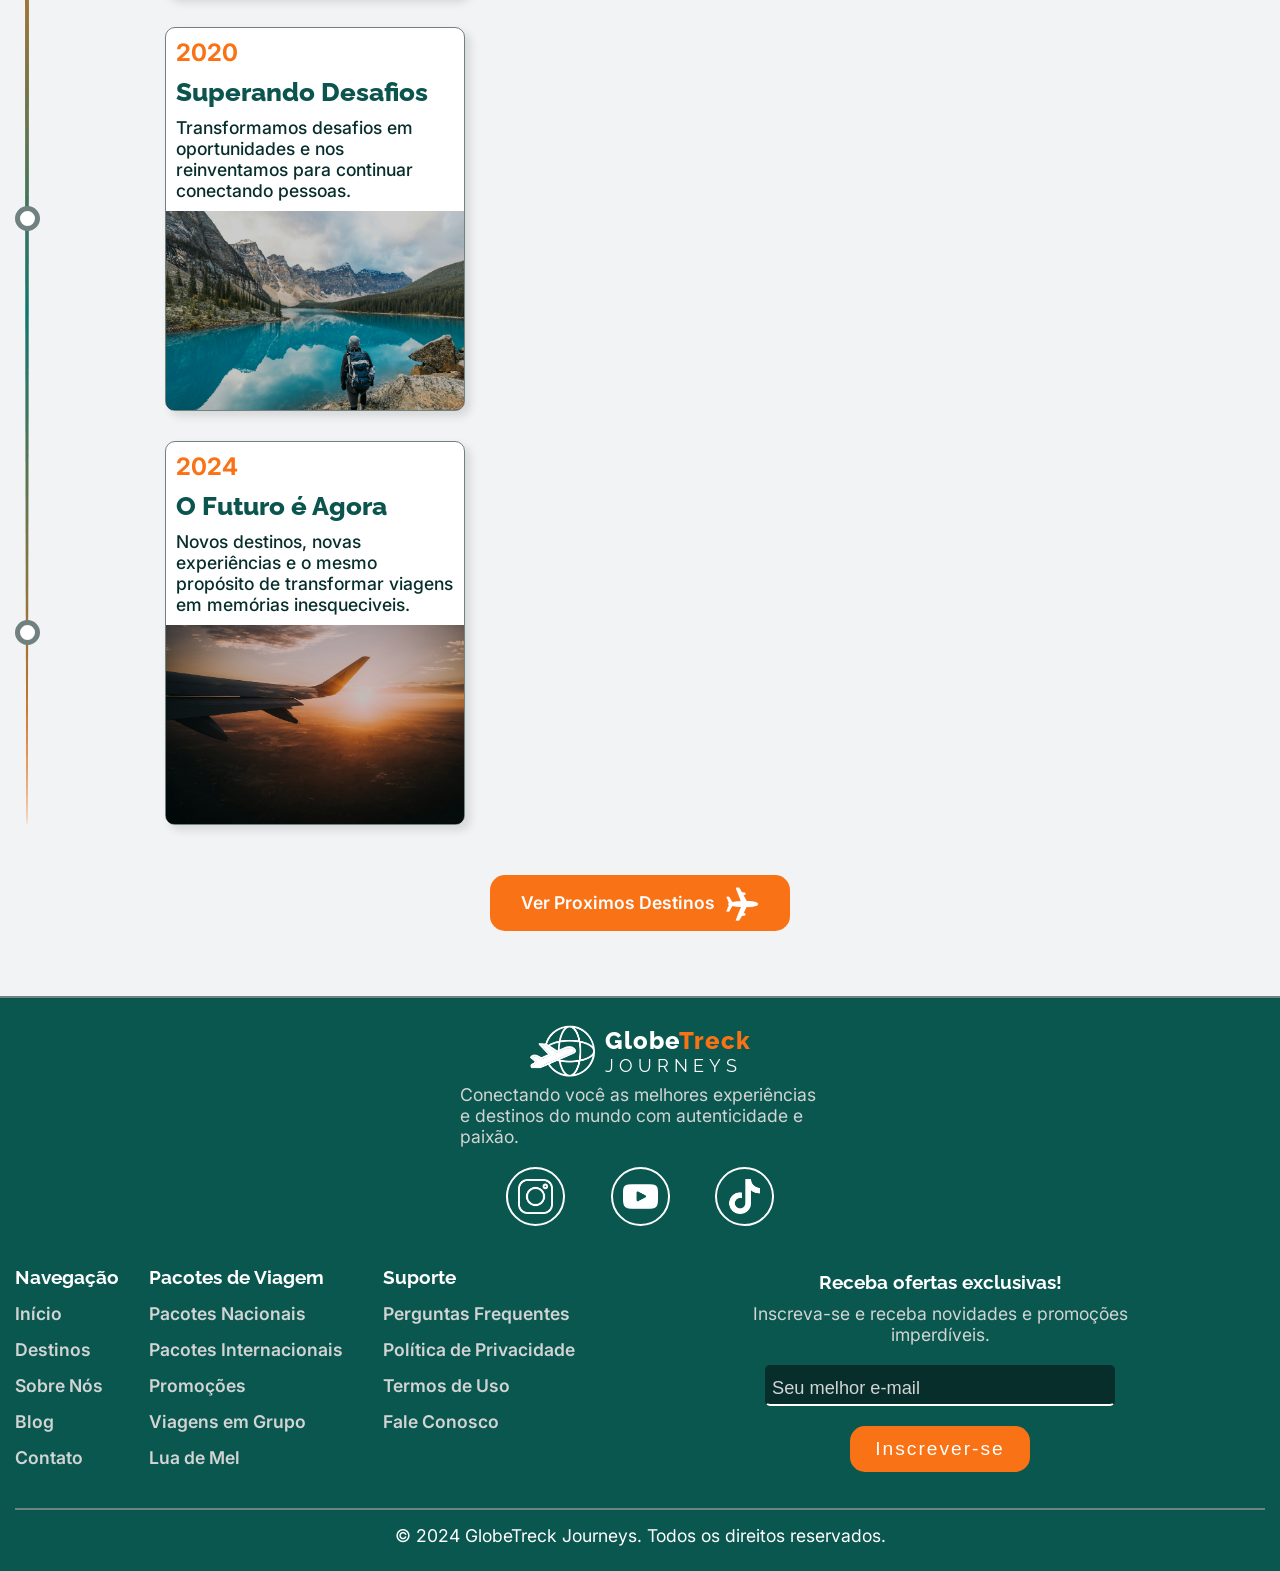
==== commit d2d831a9: "fix: correct home page layout" ====
--- a/index.html
+++ b/index.html
@@ -5,6 +5,7 @@
     <meta name="viewport" content="width=device-width, initial-scale=1.0">
     <link rel="shortcut icon" href="assets/icons/logo-favicon.png" type="image/x-icon">
     <link rel="stylesheet" href="assets/css/style.css">
+    <link rel="stylesheet" href="assets/css/resposivo.css">
     <title>GlobeTrek Journeys</title>
 </head>
 <body>
@@ -53,6 +54,9 @@
         <section class="timeline">
             <div class="cards-timeline">
                 <div class="evento-marcador"></div>
+
+                <div class="eve-img"><img src="assets/img/incio-jornada.jpg" alt=""></div>
+
                 <div class="evento">
                     <div class="evento-txt">
                         <span>2009</span>
@@ -78,6 +82,10 @@
                     </div>
                 </div>
 
+                <div class="eve-img"><img src="assets/img/horizontes.jpg" alt=""></div>
+
+                <div class="eve-img"><img src="assets/img/global.jpg" alt=""></div>
+
                 <div class="evento-marcador"></div>
                 <div class="evento">
                     <div class="evento-txt">
@@ -90,6 +98,8 @@
                         <img src="assets/img/global.jpg" alt="">
                     </div>
                 </div>
+                <div class="eve-img"><img src="assets/img/desafios.jpg" alt=""></div>
+
 
                 <div class="evento-marcador"></div>
                 <div class="evento">
@@ -109,13 +119,15 @@
                     <div class="evento-txt">
                         <span>2024</span>
                         <h2>O Futuro é Agora</h2>
-                        <p>Novos destinos, novas experiências e o mesmo propósito: transformar viagens em memórias inesqueciveis.</p>
+                        <p>Novos destinos, novas experiências e o mesmo propósito de transformar viagens em memórias inesqueciveis.</p>
                     </div>
 
                     <div class="evento-img">
                         <img src="assets/img/futuro.jpg" alt="">
                     </div>
                 </div>
+
+                <div class="eve-img"><img src="assets/img/futuro.jpg" alt=""></div>
             </div>
 
             <div class="btn-des"><a href="pages/destino.html">Ver Proximos Destinos <img src="assets/icons/decolar-branco.png" alt=""></a></div>
--- a/assets/css/style.css
+++ b/assets/css/style.css
@@ -6,7 +6,6 @@
     margin: 0;
     padding: 0;
     box-sizing: border-box;
-    outline: 1px solid re;
 }
 
 a{
@@ -49,15 +48,6 @@
     background-color: var(--cor-fundo);
     font-family: var(--fonte-texto);
 }
-
-#container-conteudo{
-    display: flex;
-    flex-flow: column wrap;
-    align-items: center;
-    justify-content: center;
-    gap: 50px;
-    padding: 10px;
-}
 /* ========== Fim do estilo global ========== */
 
 /* ========== Inicio do menu ========== */
@@ -70,6 +60,7 @@
     gap: 10px;
     background-color: var(--cor-branca);
     border-bottom: 1px solid var(--cor-borda);
+    min-height: 80px;
 }
 
 .logo{
@@ -83,24 +74,26 @@
 
 .logo-txt p{
     color: var(--cor-secundaria);
-    font-size: 1.5rem;
+    font-family: var(--fonte-titulo);
 }
 
 .logo-img img{
     max-width: 65px;
 }
 
-p.globe{
-    font-weight: 900;
+p.globe, p.glo{
+    font-size: 1.5rem;
+    letter-spacing: 1px;
+    font-weight: 800;
 }
 
 .globe span{
     color: var(--cor-primaria);
 }
 
-p.jorn{
+p.jorn, p.jo{
     font-weight: 400;
-    letter-spacing: 4px;
+    letter-spacing: 5px;
     font-size: 1.1rem;
 }
 
@@ -163,10 +156,9 @@
     padding: 10px;
     color: var(--cor-texto);
     transition: color .2s;
-    cursor: pointer;
-}
-
-.menu a:active{
+}
+
+.menu a:hover{
     color: var(--cor-primaria);
 }
 
@@ -185,14 +177,13 @@
     padding: 16px 6px;
     box-shadow: 5px 5px 10px #0000003f;
     transition: transform .1s, background-color .1s, box-shadow .1s;
-    cursor: pointer;
 }
 
 a.ativ{
     color: var(--cor-primaria);
 }
 
-a.btn-destino:active{
+a.btn-destino:hover{
     transform: translateY(5px) scale(.90);
     background-color: var(--cor-primaria-hover);
     box-shadow: none;
@@ -202,6 +193,15 @@
 
 
 /* ========== Inicio do conteudo da pagina inicio ========== */
+#container-conteudo{
+    display: flex;
+    flex-flow: column wrap;
+    align-items: center;
+    justify-content: center;
+    gap: 30px;
+    padding: 10px;
+}
+
 .jornada h1{
     max-width: 240px;
     display: flex;
@@ -215,11 +215,10 @@
 }
 
 .anos{
-    margin: auto;
+    margin: 30px auto 10px auto;
     max-width: 350px;
     display: flex;
     align-items: center;
-    margin-top: 30px;
     background-color: var(--cor-branca);
     border-radius: 10px;
     box-shadow: 0px 0px 10px #00000023;
@@ -321,12 +320,12 @@
 .evento-img{
     width: 100%;
     background-color: #000000;
-    border-radius: 0 0 10px 10px;
+    border-radius: 0 0 8px 8px;
 }
 
 .evento-img img{
     width: 100%;
-    border-radius: 0 0 10px 10px;
+    border-radius: 0 0 8px 8px;
     opacity: .8;
 }
 
@@ -345,7 +344,7 @@
     transition: background-color .1s, transform .1s;
 }
 
-.btn-des a:active{
+.btn-des a:hover{
     background-color: var(--cor-primaria-hover);
     transform: translateY(5px) scale(.90);
 }
@@ -354,6 +353,10 @@
     transform: rotate(45deg);
     max-width: 40px;
 }
+
+.eve-img{
+    display: none;
+}
 /* ---------- Fim do botão destinos ---------- */
 /* ---------- Fim da timeline ---------- */
 
@@ -363,18 +366,461 @@
     align-items: center;
     justify-content: center;
     position: fixed;
-    right: 20px;
-    bottom: 20px;
-    width: 40px;
-    height: 40px;
+    right: 15px;
+    bottom: 50px;
+    width: 45px;
+    height: 45px;
     border: none;
     border-radius: 50%;
     font-size: 1.8rem;
     line-height: 1;
     color: var(--cor-branca);
     background-color: #0f766da6;
-    transform: rotate(-90deg);
-    cursor: pointer;
+}
+
+.topo img{
+    max-width: 25px;
 }
 /* ---------- Fim da voltar ao topo ---------- */
-/* ========== Fim do conteudo da pagina inicio ========== */+/* ========== Fim do conteudo da pagina inicio ========== */
+
+
+/* ========== Inicio do conteudo da pagina destinos ========== */
+#container-destino{
+    display: flex;
+    flex-flow: column wrap;
+    align-items: center;
+    justify-content: center;
+    gap: 30px;
+}
+
+.dest{
+    margin-top: 10px;
+}
+.dest span{
+    color: var(--cor-primaria);
+}
+
+.carrossel-filtro{
+    width: 100%;
+    display: flex;
+    flex-flow: column wrap;
+    align-items: center;
+    justify-content: center;
+    width: 100%;
+    gap: 20px;
+}
+
+.filtros{
+    width: 100%;
+    max-width: 350px;
+    background: linear-gradient(120deg, #F97316 5%, #E69A72 15%, #C9B18C 25%,#6D9991 40%, #0F766E 100%);
+    padding: 8px;
+    box-shadow: 0px 0px 10px #0000002c;
+    border-radius: 8px;
+    margin: 0 auto;
+}
+
+.filtros summary {
+    position: relative;
+    list-style: none;
+    display: flex;
+    align-items: center;
+    justify-content: space-between;
+    font-size: 1.2rem;
+    font-family: var(--fonte-texto);
+    font-weight: 500;
+    letter-spacing: 1px;
+    color: var(--cor-branca);
+}
+
+.filtros summary::-webkit-details-marker {
+    display: none;
+}
+
+.filtros summary::after {
+    color: var(--cor-branca);
+    content: "+";
+    display: inline-block;
+    margin-right: 5px;
+    font-size: 1.9rem;
+    font-weight: 300;
+    line-height: 1;
+}
+
+.filtros[open] summary::after {
+    content: "-";
+}
+
+.opc-filtro {
+    width: 100%;
+    max-width: 100%;
+    margin: 10px 0;
+    display: flex;
+    flex-direction: column;
+    gap: 15px;
+    opacity: 0;
+    transform: translateY(-10px);
+    transition: opacity .5s ease, transform .5s ease;
+}
+
+.filtros[open] .opc-filtro {
+    opacity: 1;
+    transform: translateY(0);
+}
+
+.btn-filtro{
+    display: inline-block;
+    margin: 0 auto;
+    width: 100%;
+    max-width: 300px;
+    background-color: #ffffff33;
+    font-family: var(--fonte-texto);
+    font-size: 1.1rem;
+    font-weight: 500;
+    padding: 10px;
+    color: var(--cor-branca);
+    border: 2px solid #ffffff4d;
+    border-radius: 10px;
+    transition: background-color .1s;
+    box-shadow: 0 4px 6px rgba(0, 0, 0, 0.1);
+}
+
+.btn-filtro:hover{
+    background-color: #ffffff4d;
+}
+
+.carrossel{
+    width: 100%;
+    display: flex;
+    align-items: center;
+    gap: 5px;
+    margin: 10px 0px 20px 0;
+}
+
+.seta{
+    background-image: linear-gradient(to bottom, var(--cor-fundo), #777777, #777777, var(--cor-fundo));
+    border: none;
+    width: 40px;
+    min-height: 550px;
+    color: var(--cor-branca);
+    font-size: 2.2rem;
+}
+
+.janela{
+    display: flex;
+    align-items: center;
+    width: 100%;
+    overflow: hidden;
+    background-color: #ffffff00;
+    min-height: 520px;
+    padding: 10px;
+}
+
+.cards {
+    width: 100%;
+    display: flex;
+    gap: 20px;
+    transition: transform .9s ease;
+}
+
+.card{
+    width: 92%;
+    max-width: 350px;
+    background-color: var(--cor-branca);
+    box-shadow: 0px 0px 10px #0000004f;
+    border-radius: 20px;
+    flex-shrink: 0;
+}
+
+.badge{
+    position: relative;
+}
+
+.badge::before{
+    position: absolute;
+    color: var(--cor-branca);
+    font-size: 1rem;
+    border-radius: 5px;
+    padding: 4px 8px;
+    top: 10px;
+    left: 10px;
+    letter-spacing: 1px;
+    z-index: 1;
+}
+
+.visitados::before{
+    content: 'Mais visitados';
+    background-color: var(--cor-primaria);
+}
+
+.especial::before{
+    content: 'Oferta especial';
+    background-color: #0db60d;
+}
+
+.ilustracao{
+    width: 100%;
+    height: 200px;
+    border-radius: 20px;
+    box-shadow: 0px 5px 10px #00000031;
+    object-fit: cover;
+}
+
+.card-img{
+    position: relative;
+}
+
+.like{
+    position: absolute;
+    top: 10px;
+    right: 10px;
+    background-color: transparent;
+}
+
+.like button{
+    display: flex;
+    align-items: center;
+    justify-content: center;
+    padding: 6px;
+    border-radius: 15px;
+    border: none;
+    background-color: var(--cor-branca);
+    box-shadow: 0px 0px 10px #00000048;
+}
+
+.like img{
+    max-width: 35px;
+}
+
+.inform{
+    padding: 15px;
+}
+
+.inform h2{
+    font-weight: 800;
+    font-size: 1.5rem;
+}
+
+.inform p{
+    font-size: 1.2rem;
+    font-weight: 500;
+    margin: 10px 0;
+    line-height: 1.3;
+}
+
+p.estrelas span{
+    color: #ffcc00;
+    font-size: 1.6rem;
+    font-weight: 600;
+}
+
+p.estrelas {
+    font-size: 1rem;
+    margin-bottom: 10px;
+}
+
+p.cat{
+    margin: 8px 0;
+    letter-spacing: 1px;
+    font-weight: 500;
+    font-size: 1.1rem;
+}
+
+p.cat-verde{
+    color: #0db60d;
+}
+
+p.cat-laran{
+    color: var(--cor-primaria);
+}
+
+.lista{
+    display: block;
+    width: 100%;
+    margin: 20px auto 5px auto;
+    padding: 16px 8px;
+    font-size: 1.1rem;
+    font-weight: 700;
+    color: var(--cor-secundaria);
+    font-family: var(--fonte-texto);
+    background-color: var(--cor-fundo);
+    border: 2px solid var(--cor-secundaria);
+    box-shadow: 5px 5px 10px #0f766d21;
+    border-radius: 10px;
+    transition: transform .2s, box-shadow .2s;
+}
+
+.lista:hover{
+    transform: translateY(5px) scale(.90);
+    box-shadow: none;
+}
+/* ========== Fim do conteudo da pagina destinos ========== */
+
+
+/* ========== Inicio do rodape da pagina ========== */
+footer{
+    width: 100%;
+    background-color: var(--cor-fundo-rodape);
+    border-top: 2px solid var(--cor-borda);
+    padding: 15px;
+}
+
+footer h3 {
+    color: var(--cor-branca);
+    margin-bottom: 10px;
+}
+
+footer a, footer p{
+    color: var(--cor-texto-rodape);
+}
+
+.rodape {
+    display: flex;
+    flex-flow: row wrap;
+    justify-content: space-between;
+    align-items: flex-start;
+    gap: 30px;
+}
+
+.logo-rodape{
+    flex: 0 0 100%;
+}
+
+.roda-logo{
+    margin: auto;
+    max-width: 360px;
+}
+
+.logo-rod{
+    display: flex;
+    justify-content: center;
+    align-items: center;
+    gap: 10px;
+    margin: 10px 0 5px 0;
+}
+
+.logo-rod-txt p{
+    font-family: var(--fonte-titulo);
+    color: var(--cor-branca);
+    
+}
+
+.glo span{
+    color: var(--cor-primaria);
+}
+
+.redes{
+    margin: 20px 0 10px 0;
+    display: flex;
+    justify-content: space-evenly;
+    align-items: center;
+}
+
+.redes li{
+    display: flex;
+    border-radius: 50%;
+}
+
+.redes a{
+    border-radius: 50%;
+    padding: 10px;
+    border: 2px solid var(--cor-branca);
+    transition: transform .2s;
+}
+
+.redes a:hover{
+    transform: translateY(5px) scale(.90);
+}
+
+.redes img{
+    max-width: 35px;
+}
+
+.navega li{
+    margin: 5px 0;
+    padding: 5px 5px 5px 0px;
+}
+
+.navega a{
+    padding: 5px 5px 5px 0px;
+    width: 100%;
+}
+
+.oferta{
+    max-width: 400px;
+    margin: auto;
+  
+}
+
+.oferta h3, .oferta p{
+    text-align: center;
+}
+
+.oferta p{
+    margin-bottom: 20px;
+}
+
+form{
+    display: flex;
+    flex-direction: column;
+    justify-content: center;
+    align-items: center;
+    gap: 20px;
+}
+
+#iemail{
+    color: var(--cor-branca);
+    width: 100%;
+    padding: 10px 5px 5px 5px;
+    max-width: 350px;
+    font-size: 1.14rem;
+    font-weight: 500;
+    border: 2px solid transparent;
+    border-radius: 5px;
+    border-bottom: 2px solid var(--cor-branca);
+    background-color: var(--cor-txt);
+    transition: border .5s, background-color .5s, border-radius .5s;
+}
+
+#iemail:focus{
+    outline: none;
+    border: 2px solid var(--cor-branca);
+    background-color: var(--cor-fundo-input);
+    border-radius: 8px;
+}
+
+input::placeholder{
+    color: var(--cor-texto-rodape);
+}
+
+.btn-enviar{
+    width: 100%;
+    max-width: 180px;
+    border: none;
+    background-color: var(--cor-primaria);
+    color: var(--cor-branca);
+    padding: 12px;
+    font-size: 1.2rem;
+    font-weight: 500;
+    border-radius: 15px;
+    letter-spacing: 2px;
+    transition: transform .3s, background-color .3s;
+}
+
+.btn-enviar:hover{
+    transform: translateY(5px) scale(.90);
+    background-color: var(--cor-primaria-hover);
+}
+
+.rodape-copy{
+    margin: 30px 0 10px 0;
+    text-align: center;
+    border-top: 2px solid var(--cor-borda);
+}
+
+.rodape-copy p{
+    color: var(--cor-branca);
+    margin-top: 15px;
+}
+/* ========== Fim do rodape da pagina ========== */
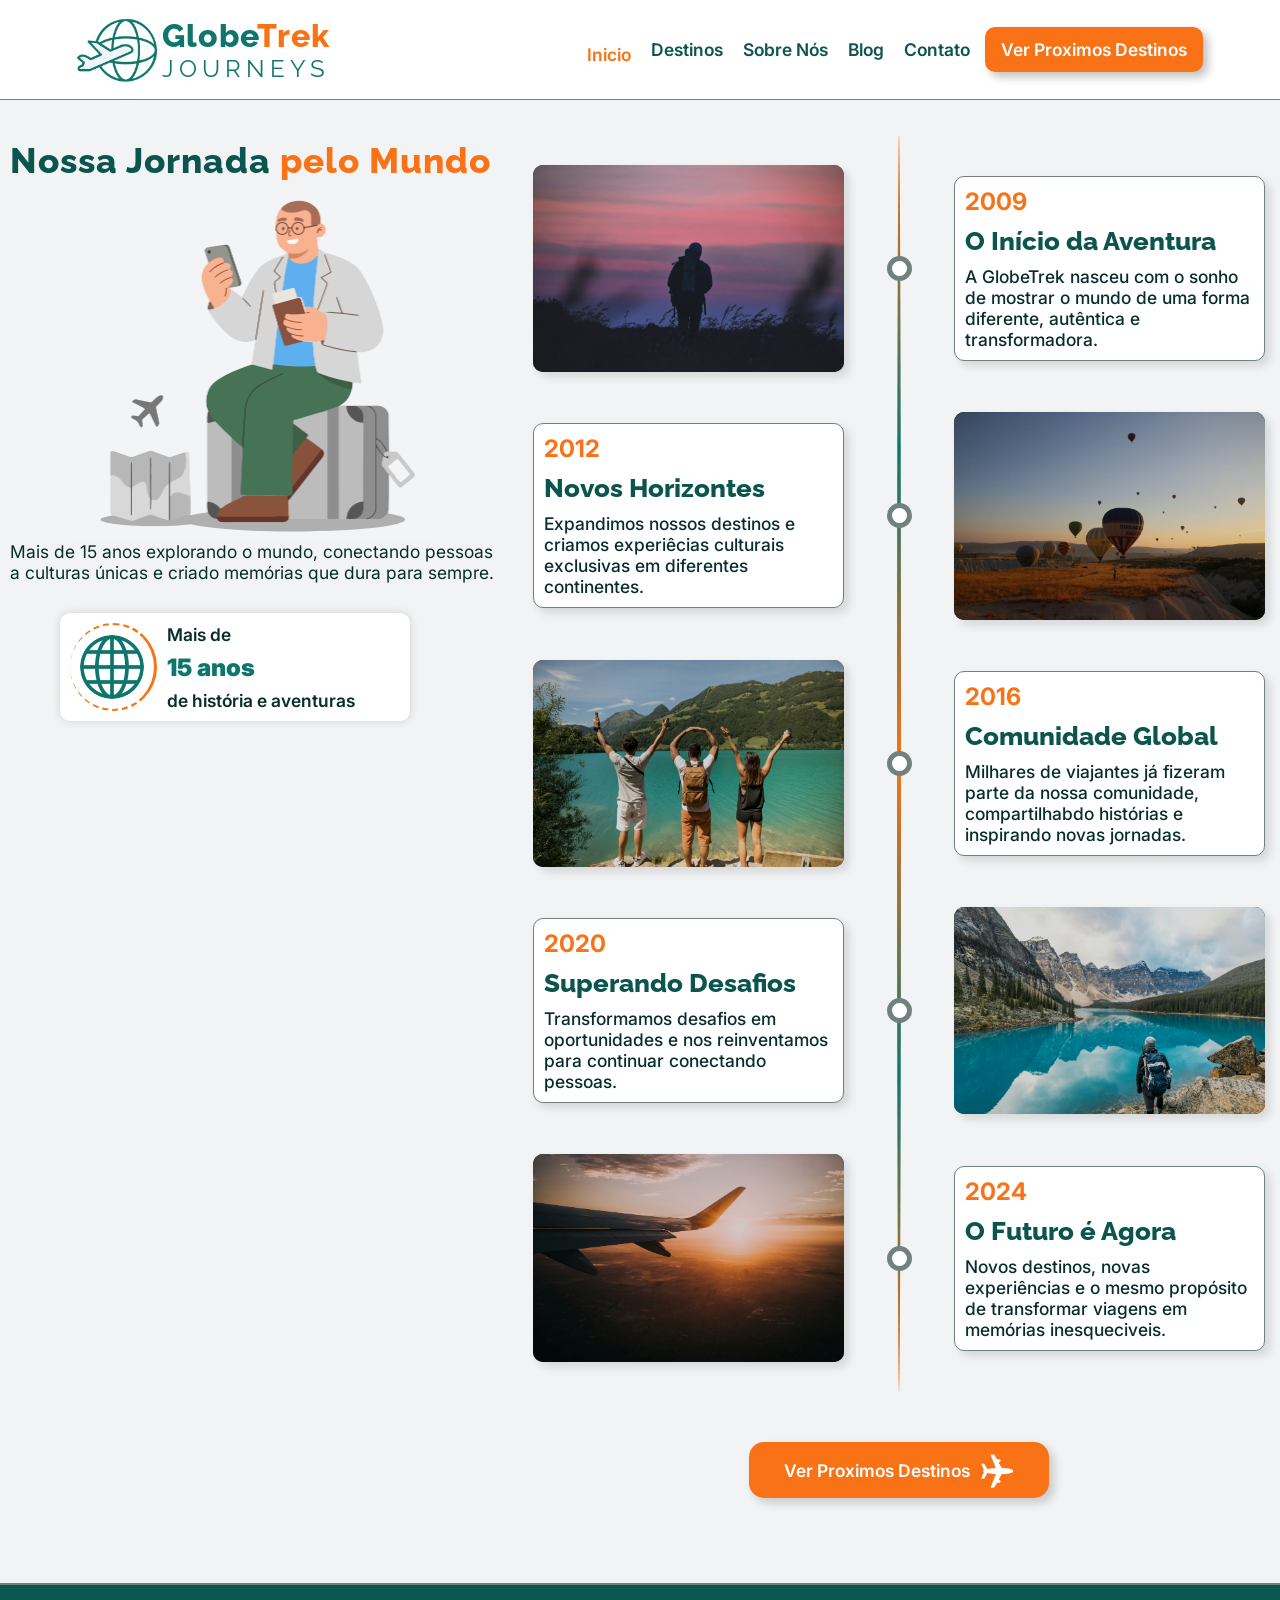
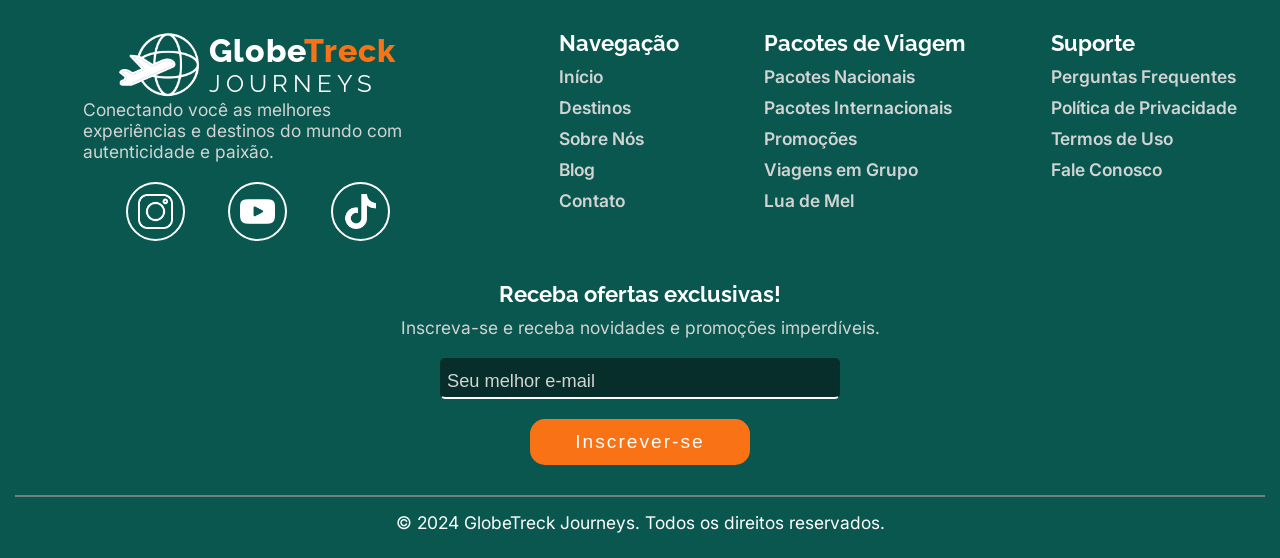
==== commit aaf95b7c: "feat: add image to home page" ====
--- a/index.html
+++ b/index.html
@@ -39,6 +39,9 @@
     <main id="container-conteudo">
         <section class="jornada">
             <h1>Nossa Jornada <span>pelo Mundo</span></h1>
+
+            <img class="viagem" src="assets/img/mundo.png" alt="">
+
             <p>Mais de 15 anos explorando o mundo, conectando pessoas a culturas únicas e criado memórias que dura para sempre.</p>
 
             <div class="anos">
--- a/assets/css/style.css
+++ b/assets/css/style.css
@@ -214,6 +214,10 @@
     color: var(--cor-primaria);
 }
 
+.viagem{
+    display: none;
+}
+
 .anos{
     margin: 30px auto 10px auto;
     max-width: 350px;
@@ -395,8 +399,10 @@
 }
 
 .dest{
-    margin-top: 10px;
-}
+    text-align: center;
+    margin: 15px 0 25px 0;
+}
+
 .dest span{
     color: var(--cor-primaria);
 }
@@ -646,7 +652,7 @@
     font-family: var(--fonte-texto);
     background-color: var(--cor-fundo);
     border: 2px solid var(--cor-secundaria);
-    box-shadow: 5px 5px 10px #0f766d21;
+    box-shadow: 5px 5px 10px #0f766d2c;
     border-radius: 10px;
     transition: transform .2s, box-shadow .2s;
 }
@@ -654,6 +660,14 @@
 .lista:hover{
     transform: translateY(5px) scale(.90);
     box-shadow: none;
+}
+
+.mapa{
+    display: none;
+}
+
+.mundo{
+    display: none;
 }
 /* ========== Fim do conteudo da pagina destinos ========== */
 
--- a/assets/css/resposivo.css
+++ b/assets/css/resposivo.css
@@ -0,0 +1,653 @@
+@charset "UTF-8";
+
+/* Tablet */
+@media (min-width: 768px) {
+    /* ========== Inicio do estilo global ========== */
+    a{
+        font-size: 1.1rem;
+    }
+
+    h1{
+        font-size: 2rem;
+    }
+
+    h2{
+        font-size: 1.6rem;
+    }
+
+    h3{
+        font-size: 1.39rem;
+    }
+
+    p{
+        font-size: 1.1rem;
+    }
+    /* ========== Fim do estilo global ========== */
+
+
+    /* ========== Inicio do menu ========== */
+    #container-menu{
+        align-items: center;
+        justify-content: space-around;
+        gap: 20px;
+        min-height: 100px;
+    }
+
+    .logo-img img{
+        max-width: 75px;
+    }
+
+    p.globe, p.glo{
+        font-size: 1.7rem;
+    }
+
+    p.jorn, p.jo{
+        font-size: 1.3rem;
+    }
+
+    #btn-menu{
+        display: none;
+    }
+
+    .bt-me{
+        display: none;
+    }
+
+    .menu{
+        display: block;
+    }
+
+    .menu ul{
+        display: flex;
+        flex-flow: row wrap;
+    }
+
+    .menu li{
+        display: flex;
+        align-items: center;
+        justify-content: center;
+    }
+
+    .menu a{
+        padding: 5px;
+        border: none;
+    }
+
+    a.borda{
+        border: none;
+    }
+
+    a.btn-destino{
+        width: 100%;
+        max-width: 300px;
+        padding: 12px 16px;
+    }
+    /* ========== Fim do menu ========== */
+
+
+    /* ========== Inicio do conteudo da pagina inicio ========== */
+    .jornada h1{
+        display: block;
+        max-width: 450px;
+    }
+
+    .jornada p{
+        max-width: 600px;
+    }
+
+   .cards-timeline {
+        grid-template-columns: minmax(0, 400px) 30px minmax(0, 400px);
+        max-width: 1000px;
+        justify-content: center;
+        gap: 40px;
+        padding: 30px 0;
+    }
+
+    .cards-timeline::before {
+        left: 50%;
+        transform: translateX(-50%);
+        width: 4px;
+    }
+
+    .evento-marcador {
+        grid-column: 2;
+        justify-self: center;
+    }
+
+    .evento {
+        margin: auto 0;
+        max-width: 400px;
+        min-height: 200px;
+        background-color: var(--cor-branca);
+    }
+
+    .evento-img {
+        display: none;
+    }
+
+    .eve-img {
+        display: block;
+        width: 100%;
+        max-width: 400px;
+        overflow: hidden;
+        border-radius: 10px;
+        background-color: #000;
+        box-shadow: 5px 5px 10px #0000001f;
+    }
+
+    .eve-img img {
+        width: 100%;
+        height: 100%;
+        object-fit: cover;
+        opacity: .85;
+    }
+
+    .cards-timeline > :nth-child(1) {
+        grid-row: 1;
+    }
+
+    .cards-timeline > :nth-child(2) {
+        grid-column: 1;
+        grid-row: 1;
+    }
+
+    .cards-timeline > :nth-child(3) {
+        grid-column: 3;
+        grid-row: 1;
+    }
+
+    .cards-timeline > :nth-child(4) {
+        grid-row: 2;
+    }
+
+    .cards-timeline > :nth-child(5) {
+        grid-column: 1;
+        grid-row: 2;
+    }
+
+    .cards-timeline > :nth-child(6) {
+        grid-column: 3;
+        grid-row: 2;
+    }
+
+    .cards-timeline > :nth-child(7) {
+        grid-column: 1;
+        grid-row: 3;
+    }
+
+    .cards-timeline > :nth-child(8) {
+        grid-row: 3;
+    }
+
+    .cards-timeline > :nth-child(9) {
+        grid-column: 3;
+        grid-row: 3;
+    }
+
+    .cards-timeline > :nth-child(10) {
+        grid-column: 3;
+        grid-row: 4;
+    }
+
+    .cards-timeline > :nth-child(11) {
+        grid-row: 4;
+    }
+
+    .cards-timeline > :nth-child(12) {
+        grid-column: 1;
+        grid-row: 4;
+    }
+
+    .cards-timeline > :nth-child(13) {
+        grid-row: 5;
+    }
+
+    .cards-timeline > :nth-child(14) {
+        grid-column: 3;
+        grid-row: 5;
+    }
+
+    .cards-timeline > :nth-child(15) {
+        grid-column: 1;
+        grid-row: 5;
+    }
+    /* ========== Fim do conteudo da pagina inicio ========== */
+
+
+    /* ========== Inicio do conteudo da pagina destinos ========== */
+    #container-destino{
+        margin: 20px 0 30px 0;
+    }
+
+    .carrossel-filtro{
+        width: 100vw;
+    }
+
+    .filtros summary {
+        display: none;
+    }
+
+    .filtros {
+        max-width: 98%;
+        display: flex;
+        justify-content: center;
+        background: none;
+        box-shadow: none;
+    }
+
+    .opc-filtro {
+        width: 95vw;
+        display: flex;
+        flex-flow: row wrap;
+        justify-content: center;
+        align-items: center;
+        gap: 20px;
+        margin: 0;
+    }
+
+    .btn-filtro{
+        background-color: var(--cor-branca);
+        box-shadow: 0px 0px 10px #00000027;
+        color: var(--cor-txt);
+        max-width: 200px;
+        padding: 10px 5px;
+        margin: 0;
+        font-size: 1.2rem;
+        font-weight: 700;
+    }
+
+    .btn-filtro:hover{
+        background-color: #eeeeee;
+    }
+
+    .card{
+        width: 100%;
+        height: 500px;
+    }
+    /* ========== Fim do conteudo da pagina destinos ========== */
+
+
+    /* ========== Inicio do rodape da pagina ========== */
+    .rodape{
+        justify-content: space-around;
+    }
+
+    .oferta{
+        max-width: 500px;
+        flex: 0 0 100%;
+    }
+
+    #iemail{
+        max-width: 400px;
+    }
+
+    .btn-enviar{
+        max-width: 220px;
+    }
+    /* ========== Fim do rodape da pagina ========== */
+}
+
+/* Computador */
+@media (min-width: 1035px) {
+    /* ========== Inicio do estilo global ========== */
+    h1{
+        font-size: 2.2rem;
+        font-weight: 800;
+    }
+
+    h3{
+        font-size: 1.4rem;
+    }
+
+    p,a{
+        font-size: 1.09rem;
+    }
+    /* ========== Fim do estilo global ========== */
+
+
+    /* ========== Inicio do menu ========== */
+    .logo{
+        max-width: 350px;
+    }
+
+    p.globe, p.glo{
+        font-size: 2rem;
+    }
+
+    p.jorn, p.jo{
+        font-size: 1.5rem;
+    }
+
+    .logo-img img{
+        max-width: 80px;
+    }
+
+    .menu a{
+        transition: transform .3s, color .3s;
+        cursor: pointer;
+    }
+
+    .menu a:hover{
+        transform: translateY(-5px);
+    }
+
+    .menu a:active{
+        transform: translateY(5px);
+    }
+
+    .menu a:focus-visible{
+        outline: 2px solid var(--cor-primaria);
+        outline-offset: 4px;
+        border-radius: 5px;
+        transform: translateY(-5px);
+    }
+
+    a.ativ{
+        transform: translateY(5px);
+    }
+
+    a.ativ:hover{
+        transform: translateY(5px);
+    }
+
+    a.btn-destino{
+        cursor: pointer;
+        transition: box-shadow .3s, background-color .3s, transform .3s;
+    }
+
+    a.btn-destino:hover{
+        box-shadow: 8px 8px 15px #0000003f;
+        background-color: var(--cor-primaria);
+    }
+
+    a.btn-destino:active{
+        box-shadow: none;
+        background-color: var(--cor-primaria-hover);
+    }
+    /* ========== Fim do menu ========== */
+
+    *{
+        outline: 1px solid re;
+    }
+
+    /* ========== Inicio do conteudo da pagina inicio ========== */
+    #container-conteudo{
+        width: 100%;
+        max-width: 1800px;
+        flex-flow: row;
+        align-items: flex-start;
+        margin: 20px auto;
+    }
+
+    .viagem{
+        display: block;
+        margin: auto;
+        height: 350px;
+    }
+
+    .jornada{
+        flex: 2;
+    }
+
+    .jornada h1{
+        max-width: 500px;
+    }
+    .jornada p{
+        margin: auto;
+    }
+
+    .anos{
+        margin: 30px auto 0 50px;
+    }
+
+    .timeline{
+        flex: 3;
+    }
+
+    .evento{
+        min-height: 170px;
+    }
+
+    /* ---------- Inicio do botão destinos ---------- */
+    .btn-des a{
+        transition: box-shadow .3s, background-color .3s, transform .3s;
+        box-shadow: 5px 5px 10px #0000002c;
+        cursor: pointer;
+    }
+
+    .btn-des a:hover{
+        box-shadow: 8px 8px 15px #0000002c;
+        background-color: var(--cor-primaria);
+        transform: translateY(-5px) ;
+    }
+
+    .btn-des a:active{
+        box-shadow: none;
+        background-color: var(--cor-primaria-hover);
+        transform: translateY(5px) ;
+    }
+
+    .btn-des :focus-visible{
+        outline: 2px solid var(--cor-primaria);
+        outline-offset: 4px;
+        transform: translateY(-5px);
+    }
+    /* ---------- Fim do botão destinos ---------- */
+
+    /* ---------- Inicio da voltar ao topo ---------- */
+    .topo{
+        cursor: pointer;
+        transition: background-color .3s;
+    }
+    .topo:hover{
+        background-color: var(--cor-secundaria);
+    }
+
+    .topo:focus-visible{
+        outline: 2px solid var(--cor-secundaria );
+        outline-offset: 4px;
+        background-color: var(--cor-secundaria);
+    }
+    /* ---------- Fim da voltar ao topo ---------- */
+    /* ========== Fim do conteudo da pagina inicio ========== */
+
+
+    /* ========== Inicio do conteudo da pagina destinos ========== */
+    .carrossel-filtro{
+        max-width: 1800px;
+        min-height: 1000px;
+        flex-flow: row nowrap;
+        align-items: flex-start;
+    }
+
+    .filtro{
+        flex: 2;
+    }
+
+    .carrossel{
+        gap: 0;
+        margin: 0;
+        flex: 3;
+    }
+
+    .opc-filtro{
+        padding: 5px;
+        justify-content: left;
+        gap: 10px;
+        width: 650px;
+    }
+
+    .cards{
+        display: grid;
+        grid-template-columns: repeat(3,1fr);
+    }
+
+    .seta{
+        display: none;
+    }
+
+    .btn-filtro{
+        cursor: pointer;
+    }
+
+    .btn-filtro:focus-visible{
+        outline: 2px solid var(--cor-primaria);
+        outline-offset: 4px;
+        background-color: #ffffff4d;
+    }
+
+    .card{
+        transition: transform .3s, border .3s;
+        border: 1px solid transparent;
+    }
+
+    .card:hover{
+        transform: translateY(-3px);
+        border: 1px solid var(--cor-secundaria);
+    }
+
+    .like button{
+        cursor: pointer;
+    }
+
+    .like button:focus-visible{
+        outline: 2px solid var(--cor-primaria-hover );
+        outline-offset: 4px;
+    }
+
+    .lista {
+        cursor: pointer;
+    }
+
+    .lista:hover{
+        transform: none;
+        box-shadow: none;
+    }
+
+    .lista:active{
+        transform: translateY(3px) scale(.95);
+        box-shadow: none;
+    }
+
+    .lista:focus-visible{
+        outline: 2px solid var(--cor-secundaria);
+        outline-offset: 4px;
+        transform: translateY(3px) scale(.95);
+        box-shadow: none;
+    }
+
+    .mapa{
+        display: block;
+        margin: 50px 0;
+    }
+
+    .mundo{
+        max-width: 450px;
+        margin: 5px;
+        display: flex;
+        align-items: center;
+        gap: 10px;
+    }
+
+    .mundo p{
+        font-size: 1.2rem;
+    }
+
+    .mundo img{
+        border-radius: 50%;
+        max-width: 80px;
+        padding: 5px;
+        border-left: 3px solid var(--cor-primaria);
+        border-top: 2px dashed var(--cor-primaria);
+        border-bottom: 2px dashed var(--cor-primaria);
+        
+    }
+    /* ========== Fim do conteudo da pagina destinos ========== */
+    
+
+    /* ========== Inicio do rodape da pagina ========== */
+    .rodape{
+        margin: 30px auto 10px auto;
+        max-width: 1800px;
+        justify-content: space-around;
+    }
+
+    .logo-rodape{
+        flex: 1;
+        max-width: 430px;
+    }
+
+    .roda-logo{
+        max-width: 350px;
+    }
+
+    .logo-rod{
+        margin: 0;
+    }
+
+    .redes a{
+        cursor: pointer;
+    }
+
+    .redes a:hover{
+        transform: none;
+    }
+
+    .redes a:active{
+        transform: translateY(5px) scale(.90);
+    }
+
+    .redes a:focus-visible{
+        outline: 2px solid var(--cor-fundo);
+        outline-offset: 6px;
+        transform: translateY(5px) scale(.90);
+    }
+
+    .navega li{
+        margin: 10px 0;
+        padding: 0;
+    }
+
+    .navega a{
+        padding: 0;
+        cursor: pointer;
+        transition: color .4s;
+    }
+
+    .navega a:hover{
+        color: var(--cor-branca);
+    }
+
+    .navega a:focus-visible{
+        outline: 2px solid var(--cor-fundo);
+        outline-offset: 4px;
+        transform: translateY(5px) scale(.90);
+        color: var(--cor-branca);
+        border-radius: 5%;
+    }
+
+    .oferta{
+        margin: 0;
+    }
+
+    .btn-enviar{
+        cursor: pointer;
+    }
+
+    .btn-enviar:hover{
+        transform: none;
+        background-color: var(--cor-primaria);
+    }
+
+    .btn-enviar:active{
+        transform: translateY(5px) scale(.90);
+        background-color: var(--cor-primaria-hover);
+    }
+    .btn-enviar:focus-visible{
+        outline: 2px solid var(--cor-fundo);
+        outline-offset: 6px;
+        transform: translateY(5px) scale(.90);
+        background-color: var(--cor-primaria-hover);
+    }
+    /* ========== Fim do rodape da pagina ========== */
+}
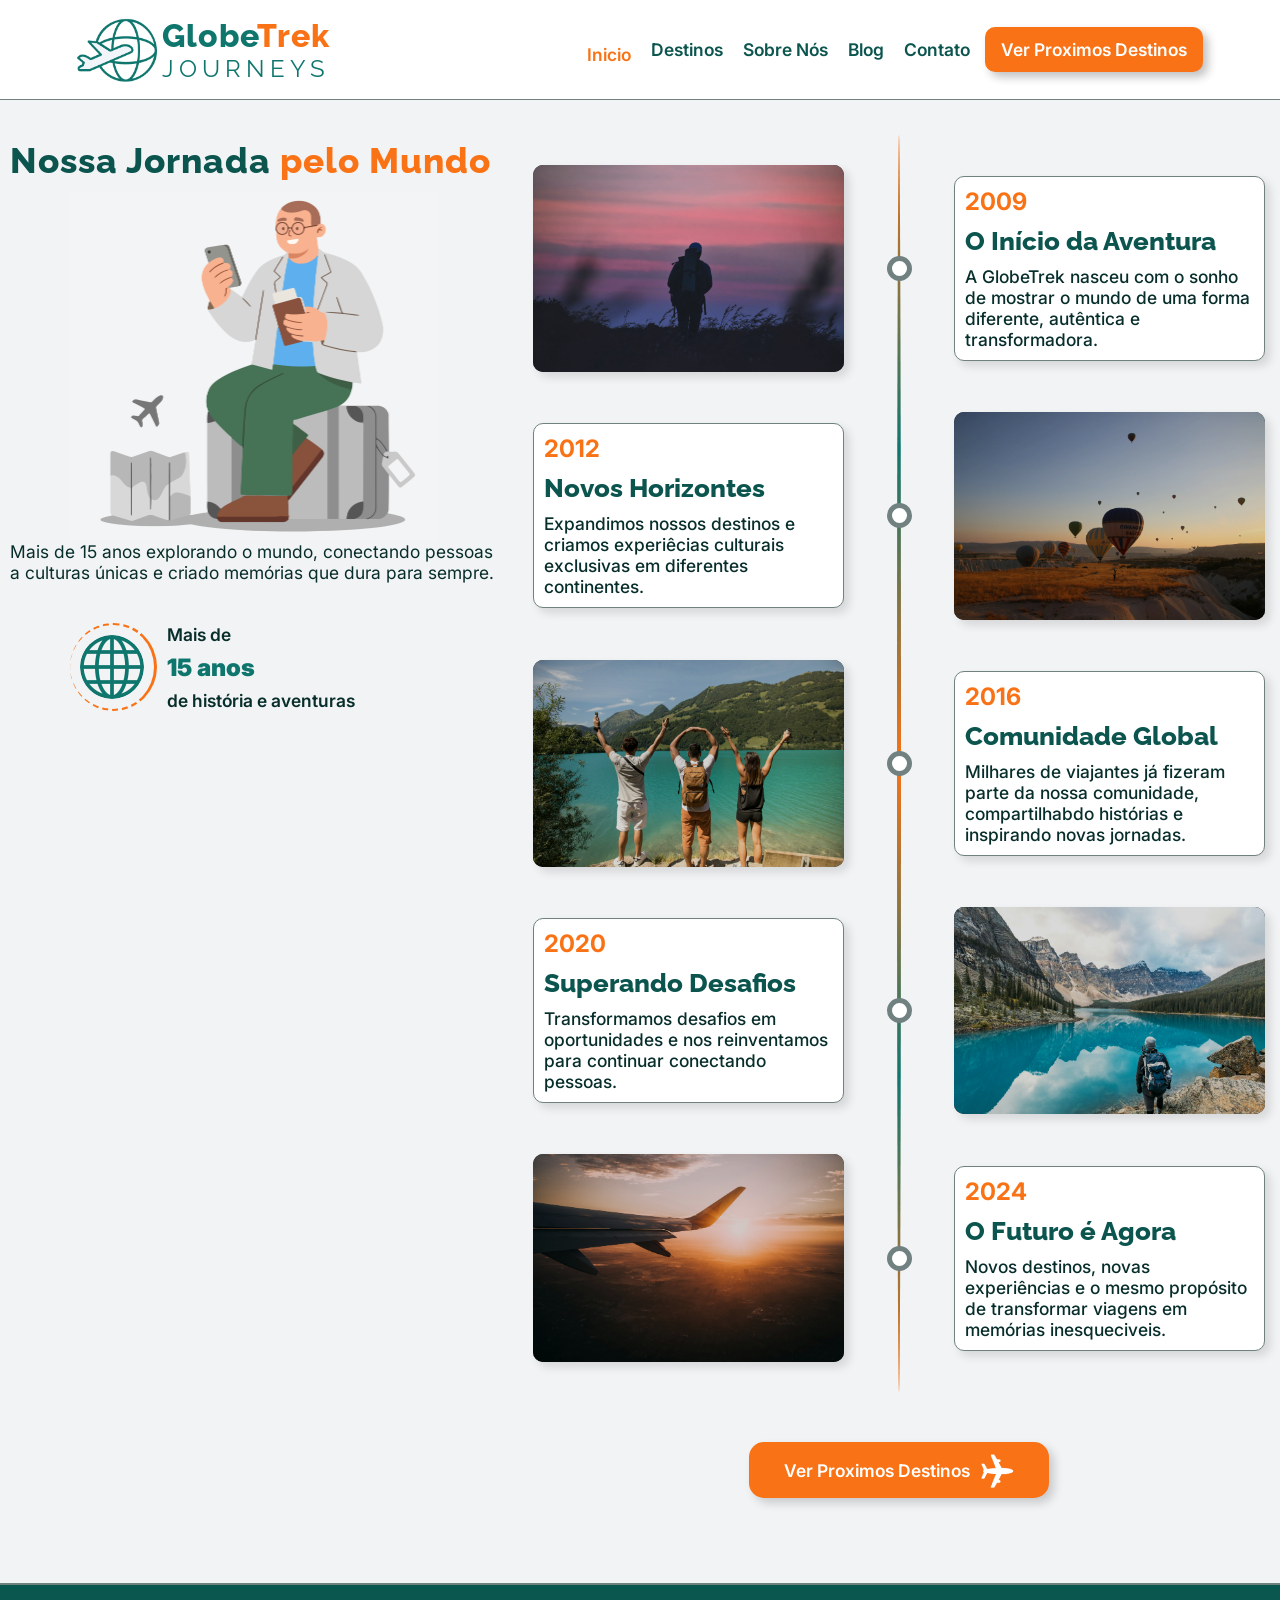
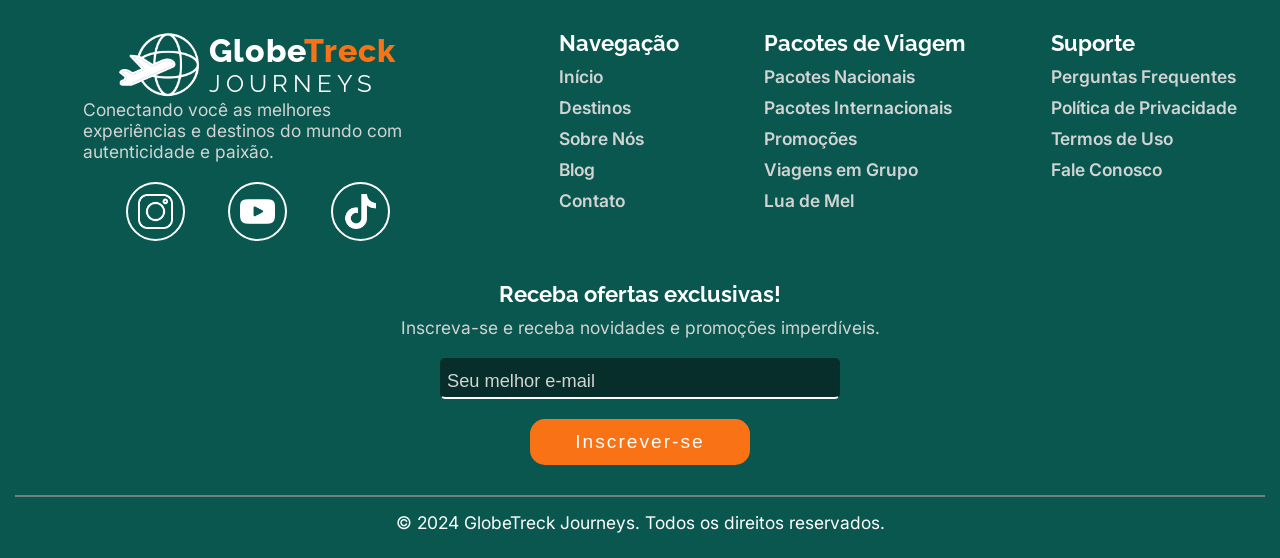
==== commit f5664a42: "Add alt attributes to images on home page" ====
--- a/index.html
+++ b/index.html
@@ -13,7 +13,7 @@
         <div id="container-menu">
             <div class="logo">
                 <div class="logo-img">
-                    <img src="assets/icons/logo.png" alt="">
+                    <img src="assets/icons/logo.png" alt="Logotipo da GlobeTrek Journeys">
                 </div>
                 <div class="logo-txt">
                     <p class="globe">Globe<span>Trek</span></p>
@@ -58,7 +58,7 @@
             <div class="cards-timeline">
                 <div class="evento-marcador"></div>
 
-                <div class="eve-img"><img src="assets/img/incio-jornada.jpg" alt=""></div>
+                <div class="eve-img"><img src="assets/img/incio-jornada.jpg" alt="Início da trajetória da empresa de viagens"></div>
 
                 <div class="evento">
                     <div class="evento-txt">
@@ -68,7 +68,7 @@
                     </div>
 
                     <div class="evento-img">
-                        <img src="assets/img/incio-jornada.jpg" alt="">
+                        <img src="assets/img/incio-jornada.jpg" alt="Início da trajetória da empresa de viagens">
                     </div>
                 </div>
 
@@ -81,13 +81,13 @@
                     </div>
 
                     <div class="evento-img">
-                        <img src="assets/img/horizontes.jpg" alt="">
-                    </div>
-                </div>
-
-                <div class="eve-img"><img src="assets/img/horizontes.jpg" alt=""></div>
-
-                <div class="eve-img"><img src="assets/img/global.jpg" alt=""></div>
+                        <img src="assets/img/horizontes.jpg" alt="Expansão de destinos e novas experiências culturais">
+                    </div>
+                </div>
+
+                <div class="eve-img"><img src="assets/img/horizontes.jpg" alt="Expansão de destinos e novas experiências culturais"></div>
+
+                <div class="eve-img"><img src="assets/img/global.jpg" alt="Comunidade de viajantes reunida ao redor do mundo"></div>
 
                 <div class="evento-marcador"></div>
                 <div class="evento">
@@ -98,10 +98,10 @@
                     </div>
 
                     <div class="evento-img">
-                        <img src="assets/img/global.jpg" alt="">
-                    </div>
-                </div>
-                <div class="eve-img"><img src="assets/img/desafios.jpg" alt=""></div>
+                        <img src="assets/img/global.jpg" alt="Comunidade de viajantes reunida ao redor do mundo">
+                    </div>
+                </div>
+                <div class="eve-img"><img src="assets/img/desafios.jpg" alt="Superação de desafios no setor de turismo"></div>
 
 
                 <div class="evento-marcador"></div>
@@ -113,7 +113,7 @@
                     </div>
 
                     <div class="evento-img">
-                        <img src="assets/img/desafios.jpg" alt="">
+                        <img src="assets/img/desafios.jpg" alt="Superação de desafios no setor de turismo">
                     </div>
                 </div>
 
@@ -126,17 +126,17 @@
                     </div>
 
                     <div class="evento-img">
-                        <img src="assets/img/futuro.jpg" alt="">
-                    </div>
-                </div>
-
-                <div class="eve-img"><img src="assets/img/futuro.jpg" alt=""></div>
+                        <img src="assets/img/futuro.jpg" alt="Novos destinos e inovação nas viagens">
+                    </div>
+                </div>
+
+                <div class="eve-img"><img src="assets/img/futuro.jpg" alt="Novos destinos e inovação nas viagens"></div>
             </div>
 
             <div class="btn-des"><a href="pages/destino.html">Ver Proximos Destinos <img src="assets/icons/decolar-branco.png" alt=""></a></div>
 
         </section>
-        <button class="topo"  onclick="voltarTopo()" aria-label="Voltar ao topo"><img src="assets/icons/subir.png" alt=""></button>
+        <button class="topo"  onclick="voltarTopo()" aria-label="Voltar ao topo"><img src="assets/icons/subir.png" alt="Ícone de seta para cima"></button>
     </main>
 
     <footer>
@@ -144,7 +144,7 @@
             <div class="logo-rodape">
                 <div class="roda-logo">
                     <div class="logo-rod">
-                        <div class="logo-img"><img src="assets/icons/logo-rodape.png" alt=""></div>
+                        <div class="logo-img"><img src="assets/icons/logo-rodape.png" alt="Logotipo da GlobeTrek Journeys"></div>
                         <div class="logo-rod-txt">
                             <p class="glo">Globe<span>Treck</span></p>
                             <p class="jo">JOURNEYS</p>
@@ -152,14 +152,14 @@
                     </div>
                     <p>Conectando você as melhores experiências e destinos do mundo com autenticidade e paixão.</p>
                     <ul class="redes">
-                        <li><a href="#!"><img src="assets/icons/instagram.png" alt=""></a></li>
-                        <li><a href="#!"><img src="assets/icons/youtube.png" alt=""></a></li>
-                        <li><a href="#!"><img src="assets/icons/tik-tok.png" alt=""></a></li>
+                        <li><a href="#!"><img src="assets/icons/instagram.png" alt="Instagram da GlobeTrek"></a></li>
+                        <li><a href="#!"><img src="assets/icons/youtube.png" alt="Canal do YouTube da GlobeTrek"></a></li>
+                        <li><a href="#!"><img src="assets/icons/tik-tok.png" alt="TikTok da GlobeTrek"></a></li>
                     </ul>
                 </div>
             </div>
 
-            <nav class="navega">
+            <nav class="navega" aria-label="Navegação de paginas">
                 <h3>Navegação</h3>
                 <ul>
                     <li><a href="index.html">Início</a></li>
@@ -170,7 +170,7 @@
                 </ul>
             </nav>
 
-            <nav class="navega">
+            <nav class="navega" aria-label="Pacotes de Viagem">
                 <h3>Pacotes de Viagem</h3>
                 <ul>
                     <li><a href="#!">Pacotes Nacionais</a></li>
@@ -181,7 +181,7 @@
                 </ul>
             </nav>
 
-            <nav class="navega">
+            <nav class="navega" aria-label="Suporte">
                 <h3>Suporte</h3>
                 <ul>
                     <li><a href="#!">Perguntas Frequentes</a></li>
--- a/assets/css/style.css
+++ b/assets/css/style.css
@@ -56,10 +56,10 @@
     justify-content: center;
     align-items: flex-start;
     flex-flow: row wrap;
-    padding: 10px;
-    gap: 10px;
+    padding: var(--padding-spacing-4);
+    gap: var(--gap-spacing-3);
     background-color: var(--cor-branca);
-    border-bottom: 1px solid var(--cor-borda);
+    border-bottom: var(--border-principal);
     min-height: 80px;
 }
 
@@ -68,7 +68,7 @@
     max-width: 220px;
     display: flex;
     align-items: center;
-    gap: 5px;
+    gap: var(--gap-spacing-1);
     flex: 3;
 }
 
@@ -114,13 +114,13 @@
     color: var(--cor-primaria);
     border: none;
     background-color: transparent;
-    border-radius: 50px;
-    margin: 5px 5px 0px 0px;
+    border-radius: var(--radius-6);
+    margin: var(--margin-spacing-12);
     transition: all .7s ease;
 }
 
 #btn-menu.ativo{
-    border-radius: 10px;
+    border-radius: var(--radius-3);
     transform: rotate(360deg);
     background-color: var(--cor-primaria);
     color: var(--cor-branca);
@@ -142,7 +142,7 @@
 
 .menu ul{
     display: flex;
-    gap: 10px;
+    gap: var(--gap-spacing-3);
     flex-flow: column wrap;
 }
 
@@ -151,9 +151,9 @@
 }
 
 .menu a{
-    border-top: 1px solid var(--cor-borda);
-    width: 100%;
-    padding: 10px;
+    border-top: var(--border-principal);
+    width: 100%;
+    padding: var(--padding-spacing-4);
     color: var(--cor-texto);
     transition: color .2s;
 }
@@ -163,19 +163,19 @@
 }
 
 a.borda{
-    padding: 15px 0;
-    border-bottom: 1px solid var(--cor-borda);
+    padding: var(--padding-spacing-11);
+    border-bottom: var(--border-principal);
 }
 
 a.btn-destino{
     border: none;
-    margin: 10px auto;
+    margin: var(--margin-spacing-9);
     max-width: 90%;
     background-color: var(--cor-primaria);
     color: var(--cor-branca);
-    border-radius: 10px;
-    padding: 16px 6px;
-    box-shadow: 5px 5px 10px #0000003f;
+    border-radius: var(--radius-3);
+    padding: var(--padding-spacing-12);
+    box-shadow: var(--shadow-6);
     transition: transform .1s, background-color .1s, box-shadow .1s;
 }
 
@@ -198,14 +198,14 @@
     flex-flow: column wrap;
     align-items: center;
     justify-content: center;
-    gap: 30px;
-    padding: 10px;
+    gap: var(--gap-spacing-6);
+    padding: var(--padding-spacing-4);
 }
 
 .jornada h1{
     max-width: 240px;
     display: flex;
-    margin: 10px auto;
+    margin: var(--margin-spacing-9);
     flex-flow: column;
     letter-spacing: 1px;
 }
@@ -219,33 +219,34 @@
 }
 
 .anos{
-    margin: 30px auto 10px auto;
+    margin: var(--margin-spacing-21);
     max-width: 350px;
     display: flex;
     align-items: center;
     background-color: var(--cor-branca);
-    border-radius: 10px;
-    box-shadow: 0px 0px 10px #00000023;
-    padding: 10px;
-    gap: 10px;
+    border-radius: var(--radius-3);
+    box-shadow: var(--shadow-1);
+    padding: var(--padding-spacing-4);
+    gap: var(--gap-spacing-3);
 }
 
 .anos-img {
-    border-radius: 50%;
-    padding: 10px;
-    border-right: 3px solid var(--cor-primaria);
-    border-top: 2px dashed var(--cor-primaria);
-    border-bottom: 2px dashed var(--cor-primaria);
-}
+    border-radius: var(--radius-7);
+    padding: var(--padding-spacing-4);
+    border-right: var(--border-prima-especial);
+    border-top: var(--border-especial);
+    border-bottom: var(--border-especial);
+}
+
 .anos-img img{
-    border-radius: 50%;
+    border-radius: var(--radius-7);
     max-width: 64px;
 }
 
 .anos-txt p{
     display: flex;
     flex-direction: column;
-    gap: 8px;
+    gap: var(--gap-spacing-2);
     font-weight: 600;
 }
 
@@ -259,7 +260,7 @@
 .timeline{
     position: relative;
     width: 100%;
-    padding: 5px;
+    padding: var(--padding-spacing-1);
 }
 
 .cards-timeline{
@@ -267,7 +268,7 @@
     display: grid;
     grid-template-columns: 24px minmax(0, 300px);
     justify-content: space-between;
-    gap: 30px;
+    gap: var(--gap-spacing-6);
     width: 100%;
     max-width: 450px;
 }
@@ -280,17 +281,17 @@
     left: 10px;
     width: 4px;
     background-image: linear-gradient(to bottom, var(--cor-primaria), var(--cor-secundaria), var(--cor-primaria), var(--cor-secundaria), var(--cor-primaria));
-    border-radius: 60%;
+    border-radius: var(--radius-8);
 }
 
 .evento{
     grid-column: 2;
     width: 100%;
     max-width: 300px;
-    border-radius: 10px;
+    border-radius: var(--radius-3);
     background-color: var(--cor-branca);
-    box-shadow: 5px 5px 10px #0000001f;
-    border: 1px solid var(--cor-borda);
+    box-shadow: var(--shadow-5);
+    border: var(--border-principal);
 }
 
 .evento-marcador {
@@ -298,14 +299,14 @@
     align-self: center;
     width: 25px;
     height: 25px;
-    border-radius: 50%;
+    border-radius: var(--radius-7);
     background-color: var(--cor-branca);
-    border: 5px solid var(--cor-borda);
+    border: var(--border-borda);
     z-index: 2;
 }
 
 .evento-txt{
-    padding: 10px;
+    padding: var(--padding-spacing-4);
     font-weight: 500;
 }
 
@@ -316,35 +317,35 @@
 }
 
 .evento-txt h2{
-    margin: 10px 0;
+    margin: var(--margin-spacing-7);
     font-size: 1.6rem;
     font-weight: 800;
 }
 
 .evento-img{
     width: 100%;
-    background-color: #000000;
-    border-radius: 0 0 8px 8px;
+    background-color: var(--cor-preta);
+    border-radius: var(--radius-9);
 }
 
 .evento-img img{
     width: 100%;
-    border-radius: 0 0 8px 8px;
+    border-radius: var(--radius-9);
     opacity: .8;
 }
 
 /* ---------- Inicio do botão destinos ---------- */
 .btn-des a{
-    margin: 50px auto;
+    margin: var(--margin-spacing-11);
     max-width: 300px;
-    padding: 8px 10px;
+    padding: var(--padding-spacing-8);
     display: flex;
     align-items: center;
     justify-content: center;
-    gap: 5px;
+    gap: var(--gap-spacing-1);
     background-color: var(--cor-primaria);
     color: var(--cor-branca);
-    border-radius: 15px;
+    border-radius: var(--radius-4);
     transition: background-color .1s, transform .1s;
 }
 
@@ -375,11 +376,11 @@
     width: 45px;
     height: 45px;
     border: none;
-    border-radius: 50%;
+    border-radius: var(--radius-7);
     font-size: 1.8rem;
     line-height: 1;
     color: var(--cor-branca);
-    background-color: #0f766da6;
+    background-color: var(--cor-topo);
 }
 
 .topo img{
@@ -395,12 +396,12 @@
     flex-flow: column wrap;
     align-items: center;
     justify-content: center;
-    gap: 30px;
+    gap: var(--gap-spacing-6);
 }
 
 .dest{
     text-align: center;
-    margin: 15px 0 25px 0;
+    margin: var(--margin-spacing-15);
 }
 
 .dest span{
@@ -414,16 +415,16 @@
     align-items: center;
     justify-content: center;
     width: 100%;
-    gap: 20px;
+    gap: var(--gap-spacing-5);
 }
 
 .filtros{
     width: 100%;
     max-width: 350px;
-    background: linear-gradient(120deg, #F97316 5%, #E69A72 15%, #C9B18C 25%,#6D9991 40%, #0F766E 100%);
-    padding: 8px;
-    box-shadow: 0px 0px 10px #0000002c;
-    border-radius: 8px;
+    background: var(--degrade-praia);
+    padding: var(--padding-spacing-3);
+    box-shadow: var(--shadow-1);
+    border-radius: var(--radius-2);
     margin: 0 auto;
 }
 
@@ -448,7 +449,7 @@
     color: var(--cor-branca);
     content: "+";
     display: inline-block;
-    margin-right: 5px;
+    margin-right: var(--margin-spacing-1);
     font-size: 1.9rem;
     font-weight: 300;
     line-height: 1;
@@ -461,10 +462,10 @@
 .opc-filtro {
     width: 100%;
     max-width: 100%;
-    margin: 10px 0;
+    margin: var(--margin-spacing-7);
     display: flex;
     flex-direction: column;
-    gap: 15px;
+    gap: var(--gap-spacing-4);
     opacity: 0;
     transform: translateY(-10px);
     transition: opacity .5s ease, transform .5s ease;
@@ -480,32 +481,32 @@
     margin: 0 auto;
     width: 100%;
     max-width: 300px;
-    background-color: #ffffff33;
+    background-color: var(--cor-vidro);
     font-family: var(--fonte-texto);
     font-size: 1.1rem;
     font-weight: 500;
-    padding: 10px;
-    color: var(--cor-branca);
-    border: 2px solid #ffffff4d;
-    border-radius: 10px;
+    padding: var(--padding-spacing-4);
+    color: var(--cor-branca);
+    border: var(--border-filtro);
+    border-radius: var(--radius-3);
     transition: background-color .1s;
-    box-shadow: 0 4px 6px rgba(0, 0, 0, 0.1);
+    box-shadow: var(--shadow-3);
 }
 
 .btn-filtro:hover{
-    background-color: #ffffff4d;
+    background-color: var(--cor-vidro-hover);
 }
 
 .carrossel{
     width: 100%;
     display: flex;
     align-items: center;
-    gap: 5px;
-    margin: 10px 0px 20px 0;
+    gap: var(--gap-spacing-1);
+    margin: var(--margin-spacing-14);
 }
 
 .seta{
-    background-image: linear-gradient(to bottom, var(--cor-fundo), #777777, #777777, var(--cor-fundo));
+    background-image: var(--degrade-botao);
     border: none;
     width: 40px;
     min-height: 550px;
@@ -518,15 +519,15 @@
     align-items: center;
     width: 100%;
     overflow: hidden;
-    background-color: #ffffff00;
+    background-color: transparent;
     min-height: 520px;
-    padding: 10px;
+    padding: var(--padding-spacing-4);
 }
 
 .cards {
     width: 100%;
     display: flex;
-    gap: 20px;
+    gap: var(--gap-spacing-5);
     transition: transform .9s ease;
 }
 
@@ -534,8 +535,8 @@
     width: 92%;
     max-width: 350px;
     background-color: var(--cor-branca);
-    box-shadow: 0px 0px 10px #0000004f;
-    border-radius: 20px;
+    box-shadow: var(--shadow-2);
+    border-radius: var(--radius-5);
     flex-shrink: 0;
 }
 
@@ -547,8 +548,8 @@
     position: absolute;
     color: var(--cor-branca);
     font-size: 1rem;
-    border-radius: 5px;
-    padding: 4px 8px;
+    border-radius: var(--radius-1);
+    padding: var(--padding-spacing-7);
     top: 10px;
     left: 10px;
     letter-spacing: 1px;
@@ -562,14 +563,14 @@
 
 .especial::before{
     content: 'Oferta especial';
-    background-color: #0db60d;
+    background-color: var(--cor-especial);
 }
 
 .ilustracao{
     width: 100%;
     height: 200px;
-    border-radius: 20px;
-    box-shadow: 0px 5px 10px #00000031;
+    border-radius: var(--radius-5);
+    box-shadow: var(--shadow-4);
     object-fit: cover;
 }
 
@@ -588,11 +589,11 @@
     display: flex;
     align-items: center;
     justify-content: center;
-    padding: 6px;
-    border-radius: 15px;
+    padding: var(--padding-spacing-2);
+    border-radius: var(--radius-4);
     border: none;
     background-color: var(--cor-branca);
-    box-shadow: 0px 0px 10px #00000048;
+    box-shadow: var(--shadow-2);
 }
 
 .like img{
@@ -600,7 +601,7 @@
 }
 
 .inform{
-    padding: 15px;
+    padding: var(--padding-spacing-6);
 }
 
 .inform h2{
@@ -611,30 +612,30 @@
 .inform p{
     font-size: 1.2rem;
     font-weight: 500;
-    margin: 10px 0;
+    margin: var(--margin-spacing-7);
     line-height: 1.3;
 }
 
 p.estrelas span{
-    color: #ffcc00;
+    color: var(--cor-estrelas);
     font-size: 1.6rem;
     font-weight: 600;
 }
 
 p.estrelas {
     font-size: 1rem;
-    margin-bottom: 10px;
+    margin-bottom: var(--margin-spacing-2);
 }
 
 p.cat{
-    margin: 8px 0;
+    margin: var(--margin-spacing-6);
     letter-spacing: 1px;
     font-weight: 500;
     font-size: 1.1rem;
 }
 
 p.cat-verde{
-    color: #0db60d;
+    color: var(--cor-especial);
 }
 
 p.cat-laran{
@@ -644,16 +645,16 @@
 .lista{
     display: block;
     width: 100%;
-    margin: 20px auto 5px auto;
-    padding: 16px 8px;
+    margin: var(--margin-spacing-19);
+    padding: var(--padding-spacing-13);
     font-size: 1.1rem;
     font-weight: 700;
     color: var(--cor-secundaria);
     font-family: var(--fonte-texto);
     background-color: var(--cor-fundo);
-    border: 2px solid var(--cor-secundaria);
-    box-shadow: 5px 5px 10px #0f766d2c;
-    border-radius: 10px;
+    border: var(--border-secundaria);
+    box-shadow: var(--shadow-8);
+    border-radius: var(--radius-3);
     transition: transform .2s, box-shadow .2s;
 }
 
@@ -676,13 +677,13 @@
 footer{
     width: 100%;
     background-color: var(--cor-fundo-rodape);
-    border-top: 2px solid var(--cor-borda);
-    padding: 15px;
+    border-top: var(--border-princi);
+    padding: var(--padding-spacing-6);
 }
 
 footer h3 {
     color: var(--cor-branca);
-    margin-bottom: 10px;
+    margin-bottom: var(--margin-spacing-2);
 }
 
 footer a, footer p{
@@ -694,7 +695,7 @@
     flex-flow: row wrap;
     justify-content: space-between;
     align-items: flex-start;
-    gap: 30px;
+    gap: var(--gap-spacing-6);
 }
 
 .logo-rodape{
@@ -710,14 +711,13 @@
     display: flex;
     justify-content: center;
     align-items: center;
-    gap: 10px;
-    margin: 10px 0 5px 0;
+    gap: var(--gap-spacing-3);
+    margin: var(--margin-spacing-13);
 }
 
 .logo-rod-txt p{
     font-family: var(--fonte-titulo);
     color: var(--cor-branca);
-    
 }
 
 .glo span{
@@ -725,7 +725,7 @@
 }
 
 .redes{
-    margin: 20px 0 10px 0;
+    margin: var(--margin-spacing-16);
     display: flex;
     justify-content: space-evenly;
     align-items: center;
@@ -733,13 +733,13 @@
 
 .redes li{
     display: flex;
-    border-radius: 50%;
+    border-radius: var(--radius-7);
 }
 
 .redes a{
-    border-radius: 50%;
-    padding: 10px;
-    border: 2px solid var(--cor-branca);
+    border-radius: var(--radius-7);
+    padding: var(--padding-spacing-4);
+    border: var(--border-branca);
     transition: transform .2s;
 }
 
@@ -752,19 +752,18 @@
 }
 
 .navega li{
-    margin: 5px 0;
-    padding: 5px 5px 5px 0px;
+    margin: var(--margin-spacing-5);
+    padding: var(--padding-spacing-15);
 }
 
 .navega a{
-    padding: 5px 5px 5px 0px;
+    padding: var(--padding-spacing-15);
     width: 100%;
 }
 
 .oferta{
     max-width: 400px;
     margin: auto;
-  
 }
 
 .oferta h3, .oferta p{
@@ -772,7 +771,7 @@
 }
 
 .oferta p{
-    margin-bottom: 20px;
+    margin-bottom: var(--margin-spacing-4);
 }
 
 form{
@@ -780,28 +779,28 @@
     flex-direction: column;
     justify-content: center;
     align-items: center;
-    gap: 20px;
+    gap: var(--gap-spacing-5);
 }
 
 #iemail{
     color: var(--cor-branca);
     width: 100%;
-    padding: 10px 5px 5px 5px;
+    padding: var(--padding-spacing-16);
     max-width: 350px;
     font-size: 1.14rem;
     font-weight: 500;
-    border: 2px solid transparent;
-    border-radius: 5px;
-    border-bottom: 2px solid var(--cor-branca);
+    border: var(--border-transparete);
+    border-radius: var(--radius-1);
+    border-bottom: var(--border-branca);
     background-color: var(--cor-txt);
     transition: border .5s, background-color .5s, border-radius .5s;
 }
 
 #iemail:focus{
     outline: none;
-    border: 2px solid var(--cor-branca);
+    border: var(--border-branca);
     background-color: var(--cor-fundo-input);
-    border-radius: 8px;
+    border-radius: var(--radius-2);
 }
 
 input::placeholder{
@@ -814,10 +813,10 @@
     border: none;
     background-color: var(--cor-primaria);
     color: var(--cor-branca);
-    padding: 12px;
+    padding: var(--padding-spacing-5);
     font-size: 1.2rem;
     font-weight: 500;
-    border-radius: 15px;
+    border-radius: var(--radius-4);
     letter-spacing: 2px;
     transition: transform .3s, background-color .3s;
 }
@@ -828,13 +827,13 @@
 }
 
 .rodape-copy{
-    margin: 30px 0 10px 0;
+    margin: var(--margin-spacing-18);
     text-align: center;
-    border-top: 2px solid var(--cor-borda);
+    border-top: var(--border-princi);
 }
 
 .rodape-copy p{
     color: var(--cor-branca);
-    margin-top: 15px;
+    margin-top: var(--margin-spacing-3);
 }
 /* ========== Fim do rodape da pagina ========== */
--- a/assets/css/resposivo.css
+++ b/assets/css/resposivo.css
@@ -29,7 +29,7 @@
     #container-menu{
         align-items: center;
         justify-content: space-around;
-        gap: 20px;
+        gap: var(--gap-spacing-5);
         min-height: 100px;
     }
 
@@ -69,7 +69,7 @@
     }
 
     .menu a{
-        padding: 5px;
+        padding: var(--padding-spacing-1);
         border: none;
     }
 
@@ -80,7 +80,7 @@
     a.btn-destino{
         width: 100%;
         max-width: 300px;
-        padding: 12px 16px;
+        padding: var(--padding-spacing-10);
     }
     /* ========== Fim do menu ========== */
 
@@ -99,8 +99,8 @@
         grid-template-columns: minmax(0, 400px) 30px minmax(0, 400px);
         max-width: 1000px;
         justify-content: center;
-        gap: 40px;
-        padding: 30px 0;
+        gap: var(--gap-spacing-7);
+        padding: var(--padding-spacing-14);
     }
 
     .cards-timeline::before {
@@ -130,9 +130,9 @@
         width: 100%;
         max-width: 400px;
         overflow: hidden;
-        border-radius: 10px;
-        background-color: #000;
-        box-shadow: 5px 5px 10px #0000001f;
+        border-radius: var(--radius-3);
+        background-color: var(--cor-preta);
+        box-shadow: var(--shadow-5);
     }
 
     .eve-img img {
@@ -216,7 +216,7 @@
 
     /* ========== Inicio do conteudo da pagina destinos ========== */
     #container-destino{
-        margin: 20px 0 30px 0;
+        margin: var(--margin-spacing-17);
     }
 
     .carrossel-filtro{
@@ -241,23 +241,23 @@
         flex-flow: row wrap;
         justify-content: center;
         align-items: center;
-        gap: 20px;
+        gap: var(--gap-spacing-5);
         margin: 0;
     }
 
     .btn-filtro{
         background-color: var(--cor-branca);
-        box-shadow: 0px 0px 10px #00000027;
+        box-shadow: var(--shadow-1);
         color: var(--cor-txt);
         max-width: 200px;
-        padding: 10px 5px;
+        padding: var(--padding-spacing-9);
         margin: 0;
         font-size: 1.2rem;
         font-weight: 700;
     }
 
     .btn-filtro:hover{
-        background-color: #eeeeee;
+        background-color: var(--cor-filtro);
     }
 
     .card{
@@ -336,9 +336,9 @@
     }
 
     .menu a:focus-visible{
-        outline: 2px solid var(--cor-primaria);
-        outline-offset: 4px;
-        border-radius: 5px;
+        outline: var(--outline-primaria);
+        outline-offset: var(--outline-offset-1);
+        border-radius: var(--radius-1);
         transform: translateY(-5px);
     }
 
@@ -356,7 +356,7 @@
     }
 
     a.btn-destino:hover{
-        box-shadow: 8px 8px 15px #0000003f;
+        box-shadow: var(--shadow-9);
         background-color: var(--cor-primaria);
     }
 
@@ -366,9 +366,6 @@
     }
     /* ========== Fim do menu ========== */
 
-    *{
-        outline: 1px solid re;
-    }
 
     /* ========== Inicio do conteudo da pagina inicio ========== */
     #container-conteudo{
@@ -376,7 +373,7 @@
         max-width: 1800px;
         flex-flow: row;
         align-items: flex-start;
-        margin: 20px auto;
+        margin: var(--margin-spacing-10);
     }
 
     .viagem{
@@ -392,12 +389,15 @@
     .jornada h1{
         max-width: 500px;
     }
+
     .jornada p{
         margin: auto;
     }
 
     .anos{
-        margin: 30px auto 0 50px;
+        margin: var(--margin-spacing-20);
+        background-color: transparent;
+        box-shadow: none;
     }
 
     .timeline{
@@ -411,12 +411,12 @@
     /* ---------- Inicio do botão destinos ---------- */
     .btn-des a{
         transition: box-shadow .3s, background-color .3s, transform .3s;
-        box-shadow: 5px 5px 10px #0000002c;
+        box-shadow: var(--shadow-7);
         cursor: pointer;
     }
 
     .btn-des a:hover{
-        box-shadow: 8px 8px 15px #0000002c;
+        box-shadow: var(--shadow-10);
         background-color: var(--cor-primaria);
         transform: translateY(-5px) ;
     }
@@ -428,8 +428,8 @@
     }
 
     .btn-des :focus-visible{
-        outline: 2px solid var(--cor-primaria);
-        outline-offset: 4px;
+        outline: var(--outline-primaria);
+        outline-offset: var(--outline-offset-1);
         transform: translateY(-5px);
     }
     /* ---------- Fim do botão destinos ---------- */
@@ -439,13 +439,14 @@
         cursor: pointer;
         transition: background-color .3s;
     }
+
     .topo:hover{
         background-color: var(--cor-secundaria);
     }
 
     .topo:focus-visible{
-        outline: 2px solid var(--cor-secundaria );
-        outline-offset: 4px;
+        outline: var(--outline-secundaria);
+        outline-offset: var(--outline-offset-1);
         background-color: var(--cor-secundaria);
     }
     /* ---------- Fim da voltar ao topo ---------- */
@@ -471,9 +472,9 @@
     }
 
     .opc-filtro{
-        padding: 5px;
+        padding: var(--padding-spacing-1);
         justify-content: left;
-        gap: 10px;
+        gap: var(--gap-spacing-3);
         width: 650px;
     }
 
@@ -491,19 +492,19 @@
     }
 
     .btn-filtro:focus-visible{
-        outline: 2px solid var(--cor-primaria);
-        outline-offset: 4px;
-        background-color: #ffffff4d;
+        outline: var(--outline-primaria);
+        outline-offset: var(--outline-offset-1);
+        background-color: var(--cor-vidro-hover);
     }
 
     .card{
         transition: transform .3s, border .3s;
-        border: 1px solid transparent;
+        border: var(--border-transpa);
     }
 
     .card:hover{
         transform: translateY(-3px);
-        border: 1px solid var(--cor-secundaria);
+        border: var(--border-secund);
     }
 
     .like button{
@@ -511,8 +512,8 @@
     }
 
     .like button:focus-visible{
-        outline: 2px solid var(--cor-primaria-hover );
-        outline-offset: 4px;
+        outline: var(--outline-primaria-hover);
+        outline-offset: var(--outline-offset-1);
     }
 
     .lista {
@@ -530,23 +531,23 @@
     }
 
     .lista:focus-visible{
-        outline: 2px solid var(--cor-secundaria);
-        outline-offset: 4px;
+        outline: var(--outline-secundaria);
+        outline-offset: var(--outline-offset-1);
         transform: translateY(3px) scale(.95);
         box-shadow: none;
     }
 
     .mapa{
         display: block;
-        margin: 50px 0;
+        margin: var(--margin-spacing-8);
     }
 
     .mundo{
         max-width: 450px;
-        margin: 5px;
+        margin: var(--margin-spacing-1);
         display: flex;
         align-items: center;
-        gap: 10px;
+        gap: var(--gap-spacing-3);
     }
 
     .mundo p{
@@ -554,12 +555,12 @@
     }
 
     .mundo img{
-        border-radius: 50%;
+        border-radius: var(--radius-7);
         max-width: 80px;
-        padding: 5px;
-        border-left: 3px solid var(--cor-primaria);
-        border-top: 2px dashed var(--cor-primaria);
-        border-bottom: 2px dashed var(--cor-primaria);
+        padding: var(--padding-spacing-1);
+        border-left: var(--border-prima-especial);
+        border-top: var(--border-especial);
+        border-bottom: var(--border-especial);
         
     }
     /* ========== Fim do conteudo da pagina destinos ========== */
@@ -567,7 +568,7 @@
 
     /* ========== Inicio do rodape da pagina ========== */
     .rodape{
-        margin: 30px auto 10px auto;
+        margin: var(--margin-spacing-21);
         max-width: 1800px;
         justify-content: space-around;
     }
@@ -598,13 +599,13 @@
     }
 
     .redes a:focus-visible{
-        outline: 2px solid var(--cor-fundo);
-        outline-offset: 6px;
+        outline: var(--outline-fundo);
+        outline-offset: var(--outline-offset-2);
         transform: translateY(5px) scale(.90);
     }
 
     .navega li{
-        margin: 10px 0;
+        margin: var(--margin-spacing-7);
         padding: 0;
     }
 
@@ -619,11 +620,11 @@
     }
 
     .navega a:focus-visible{
-        outline: 2px solid var(--cor-fundo);
-        outline-offset: 4px;
+        outline: var(--outline-fundo);
+        outline-offset: var(--outline-offset-1);
         transform: translateY(5px) scale(.90);
         color: var(--cor-branca);
-        border-radius: 5%;
+        border-radius: var(--radius-1);
     }
 
     .oferta{
@@ -643,9 +644,10 @@
         transform: translateY(5px) scale(.90);
         background-color: var(--cor-primaria-hover);
     }
+    
     .btn-enviar:focus-visible{
-        outline: 2px solid var(--cor-fundo);
-        outline-offset: 6px;
+        outline: var(--outline-fundo);
+        outline-offset: var(--outline-offset-2);
         transform: translateY(5px) scale(.90);
         background-color: var(--cor-primaria-hover);
     }
